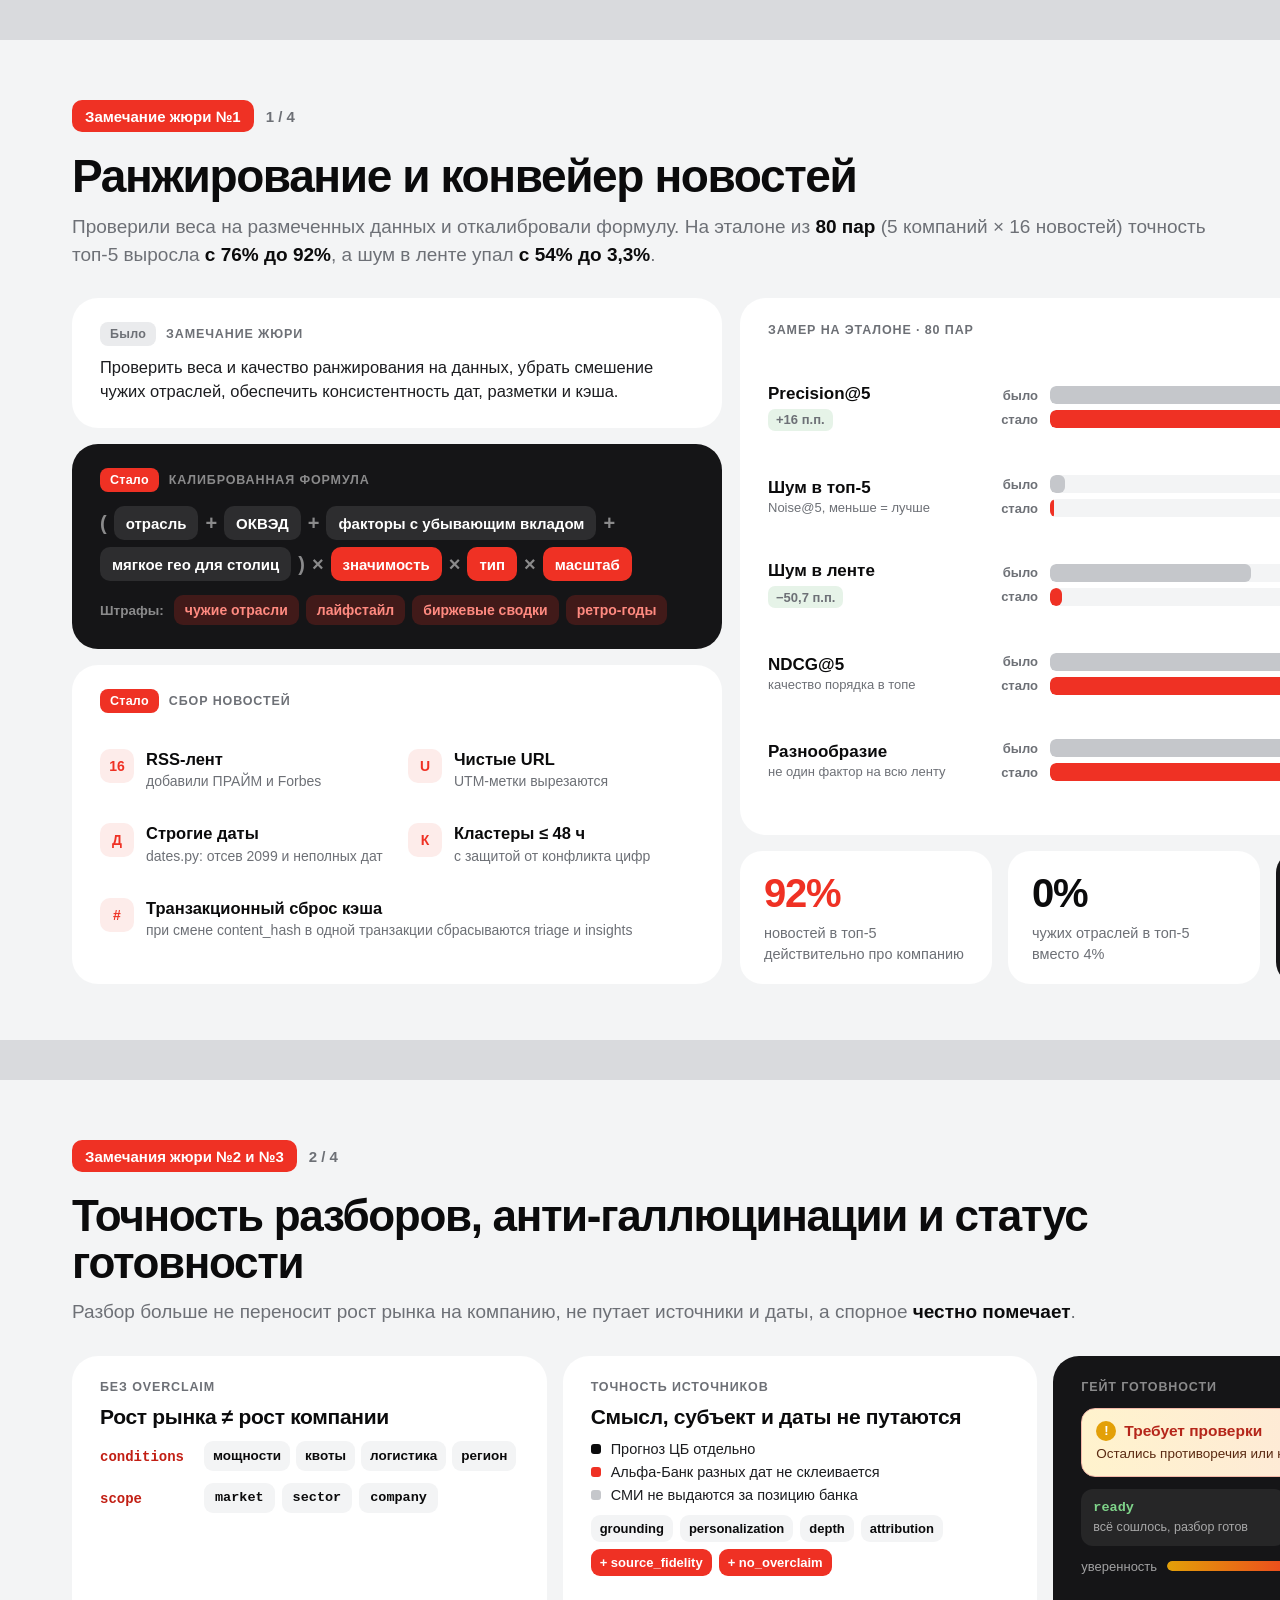
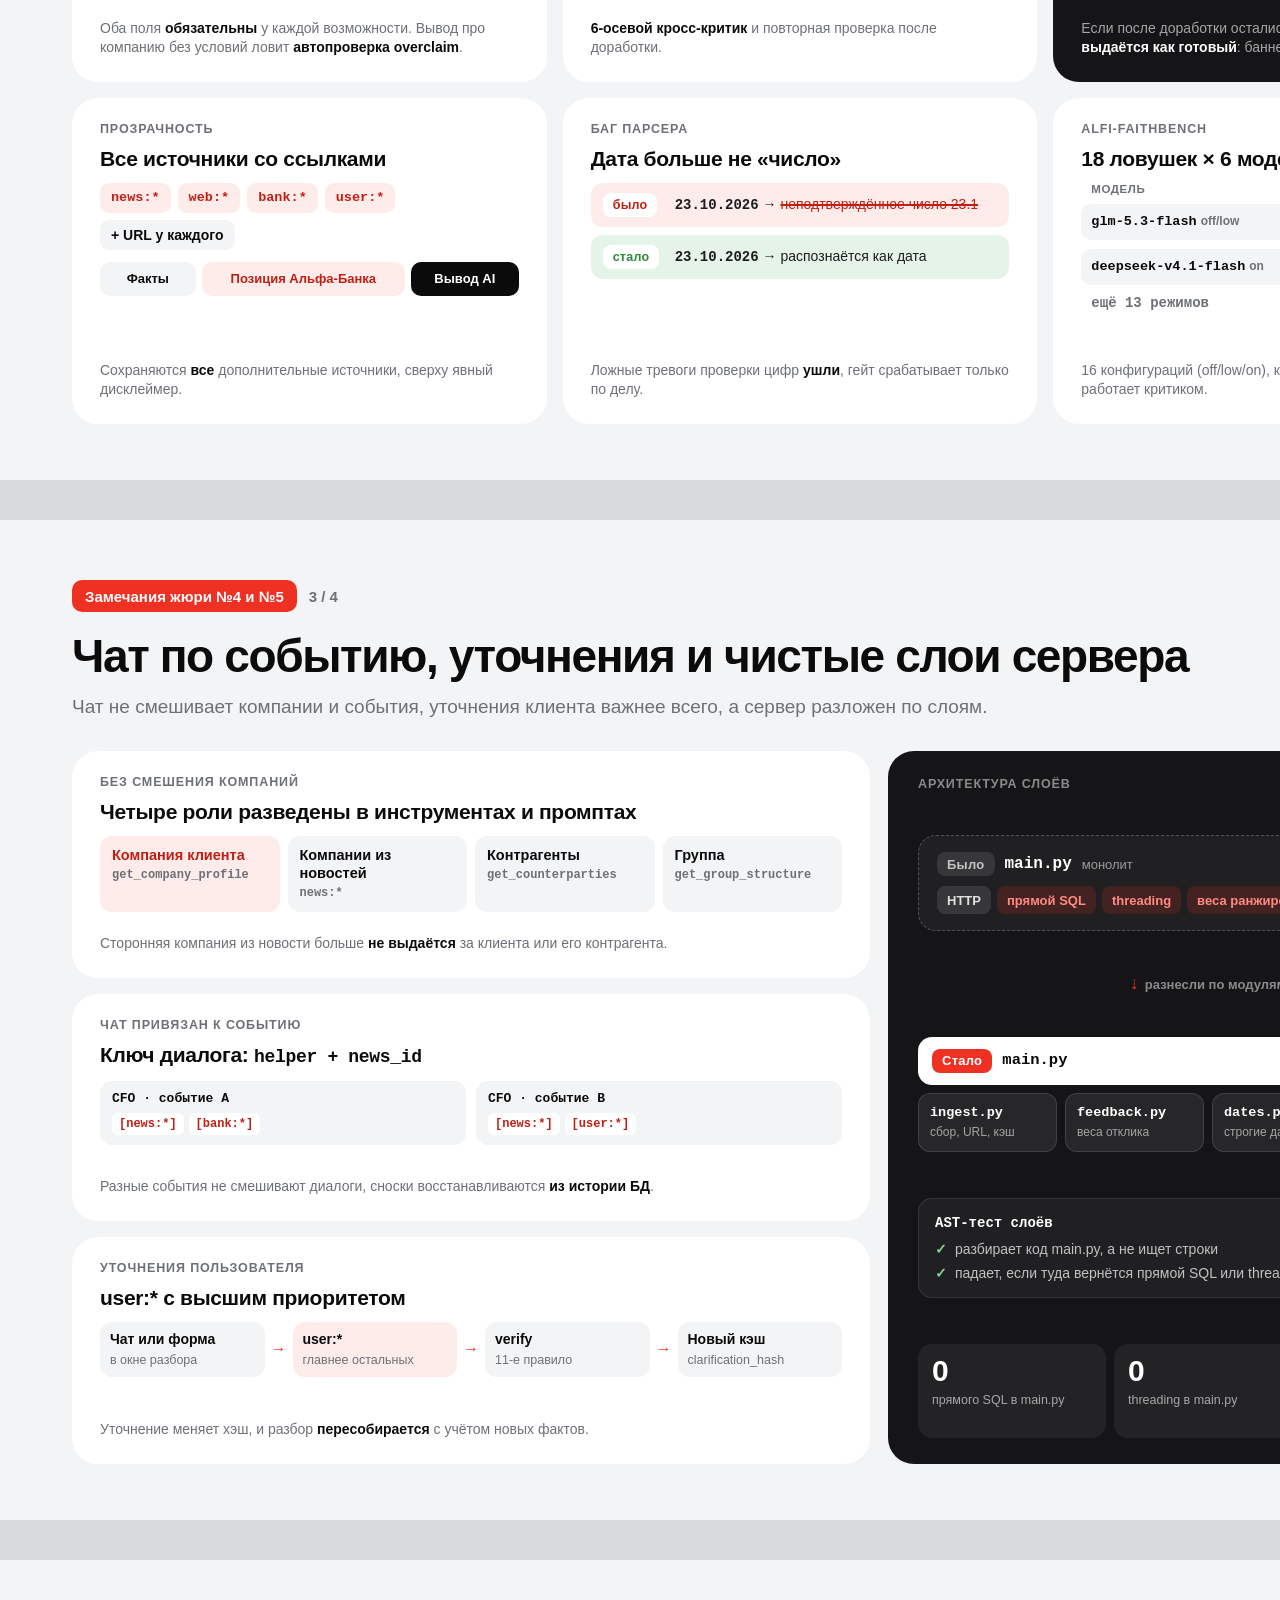
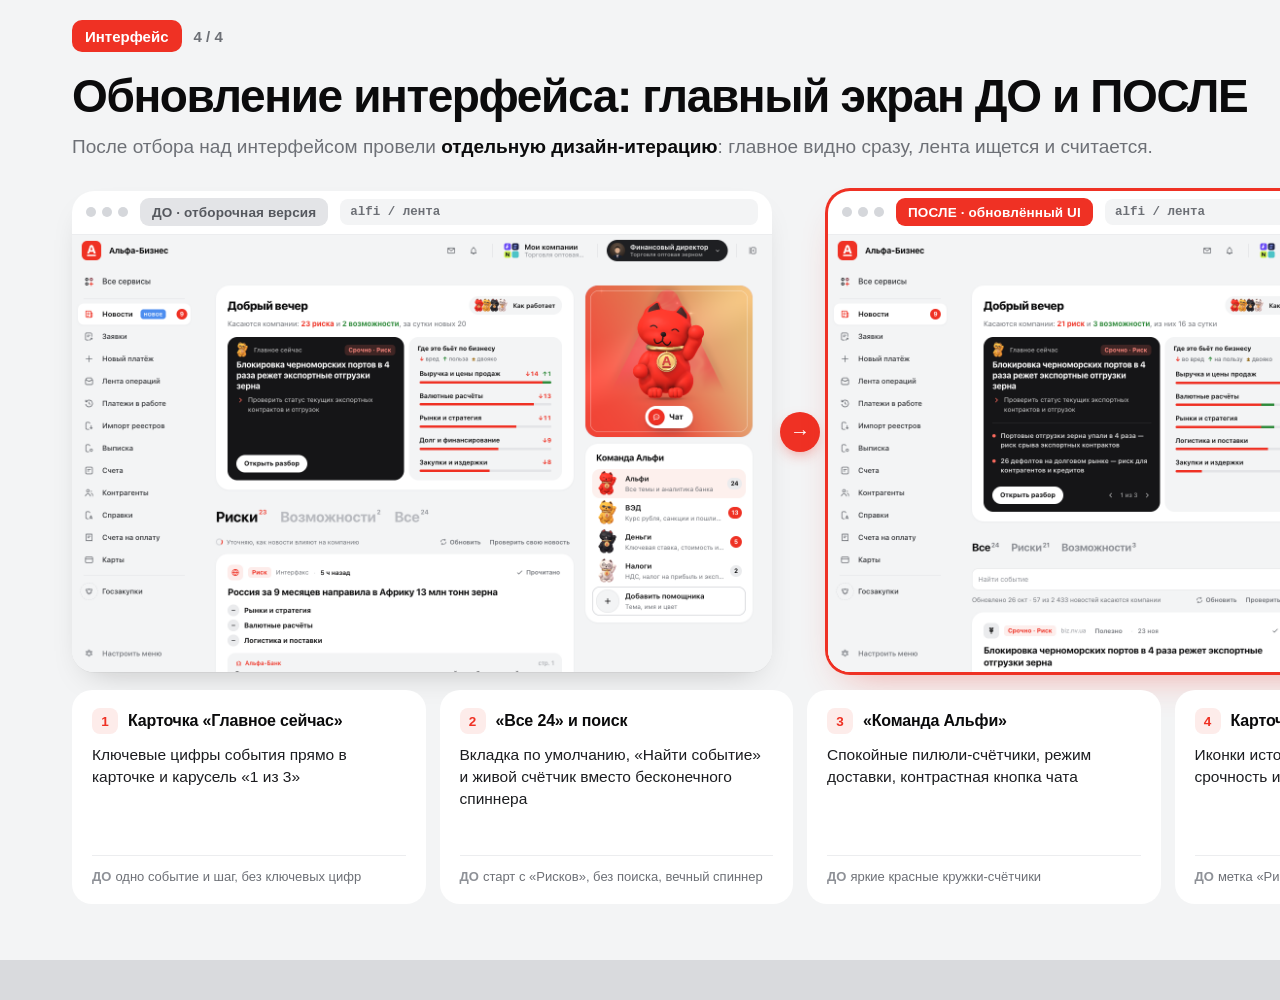
==== docs/changelog/index.html @ c81e39c2 "обновить схемы, графики замеров, changelog-карточки и readme" ====
<!doctype html>
<html lang="ru">
<head>
<meta charset="utf-8">
<title>Альфи · что изменилось к финалу</title>
<meta name="viewport" content="width=1600">
<!--
  Changelog-карточки к финалу. Каждый .slide рендерится в PNG 3200×2000:
  node docs/diagrams/render.js docs/changelog/index.html docs/changelog
-->
<style>
  :root {
    --red: #EF3124;
    --red-soft: #FDECEA;
    --ink: #0B0B0C;
    --text: #1C1D20;
    --muted: #6D7076;
    --line: #C9CBD0;
    --bg: #F3F4F5;
    --fill: #EAEBED;
    --green: #2E8A3A;
    --green-soft: #E6F3E8;
    --amber: #9A6200;
    --dark: #151517;
  }
  * { box-sizing: border-box; margin: 0; padding: 0; }
  body { font-family: Inter, -apple-system, "SF Pro Text", "Segoe UI", Roboto, Arial, sans-serif; background: #D9DADD; color: var(--text); -webkit-font-smoothing: antialiased; }

  /* Каркас слайда (как в docs/diagrams/bench.html) */
  .slide { position: relative; width: 1600px; height: 1000px; margin: 40px auto; padding: 60px 72px 56px; background: var(--bg); overflow: hidden; display: flex; flex-direction: column; }
  .top { display: flex; align-items: center; gap: 12px; padding-right: 200px; }
  .tag { display: inline-flex; align-items: center; height: 32px; padding: 0 13px; border-radius: 10px; background: var(--red); color: #fff; font-size: 15px; font-weight: 700; }
  .num { font-size: 15px; font-weight: 600; color: var(--muted); }
  h1 { margin-top: 20px; font-size: 46px; line-height: 1.07; font-weight: 800; letter-spacing: -.03em; color: var(--ink); max-width: 1220px; }
  h1.s44 { font-size: 44px; }
  .lead { margin-top: 12px; font-size: 19px; line-height: 1.45; color: var(--muted); max-width: 1150px; }
  .lead b { color: var(--ink); font-weight: 650; }
  .corner { position: absolute; right: 40px; top: 26px; width: 190px; height: 190px; pointer-events: none; }
  .corner img { width: 100%; height: 100%; object-fit: contain; display: block; }
  .body { flex: 1; min-height: 0; margin-top: 30px; }

  /* Общие карточки */
  .card { background: #fff; border-radius: 26px; padding: 24px 28px; min-width: 0; }
  .card.dark { background: var(--dark); color: #fff; }
  .k { display: flex; align-items: center; gap: 10px; font-size: 12.5px; font-weight: 800; letter-spacing: .07em; text-transform: uppercase; color: var(--muted); }
  .card.dark .k { color: rgba(255,255,255,.5); }
  .h { margin-top: 10px; font-size: 21px; line-height: 1.2; font-weight: 750; letter-spacing: -.015em; color: var(--ink); }
  .card.dark .h { color: #fff; }
  .p { margin-top: 8px; font-size: 15px; line-height: 1.45; color: var(--muted); }
  .p b { color: var(--ink); font-weight: 650; }
  .card.dark .p { color: rgba(255,255,255,.66); }
  .card.dark .p b { color: #fff; }
  code, .mono { font: 600 14px/1.3 ui-monospace, "SF Mono", Menlo, monospace; }

  .pill { display: inline-flex; align-items: center; height: 24px; padding: 0 10px; border-radius: 8px; font-size: 12.5px; font-weight: 800; letter-spacing: .02em; text-transform: none; white-space: nowrap; }
  .pill.was { background: var(--fill); color: var(--muted); }
  .pill.now { background: var(--red); color: #fff; }
  .pill.ok { background: var(--green-soft); color: var(--green); }
  .card.dark .pill.was { background: rgba(255,255,255,.1); color: rgba(255,255,255,.7); }

  .chips { display: flex; flex-wrap: wrap; gap: 7px; }
  .chip { display: inline-flex; align-items: center; height: 30px; padding: 0 11px; border-radius: 9px; background: var(--bg); color: var(--ink); font-size: 14px; font-weight: 600; white-space: nowrap; }
  .chip.red { background: var(--red-soft); color: #C21F14; }
  .chip.code { font: 600 13.5px/1 ui-monospace, "SF Mono", Menlo, monospace; }
  .chip.new { background: var(--red); color: #fff; }
  .card.dark .chip { background: rgba(255,255,255,.09); color: #fff; }
  .card.dark .chip.red { background: rgba(239,49,36,.2); color: #FF8A80; }

  .kpis { display: grid; grid-template-columns: repeat(3, 1fr); gap: 16px; }
  .kpi { background: #fff; border-radius: 22px; padding: 20px 24px; min-width: 0; }
  .kpi b { display: block; font-size: 40px; font-weight: 800; letter-spacing: -.03em; color: var(--ink); line-height: 1.1; font-variant-numeric: tabular-nums; white-space: nowrap; }
  .kpi span { display: block; margin-top: 8px; font-size: 14.5px; line-height: 1.4; color: var(--muted); }
  .kpi.hl b { color: var(--red); }
  .kpi.dark { background: var(--dark); }
  .kpi.dark b { color: #fff; }
  .kpi.dark span { color: rgba(255,255,255,.62); }

  .legend { display: flex; gap: 18px; font-size: 13.5px; color: var(--muted); }
  .legend span { display: inline-flex; align-items: center; gap: 7px; }
  .legend i { width: 14px; height: 14px; border-radius: 4px; display: inline-block; }

  /* ===== Слайд 1 ===== */
  .s1 { display: grid; grid-template-columns: 650px 1fr; gap: 18px; }
  .col { display: flex; flex-direction: column; gap: 16px; min-height: 0; min-width: 0; }
  .quote { margin-top: 10px; font-size: 16.5px; line-height: 1.45; color: var(--text); }
  .formula { margin-top: 14px; display: flex; flex-wrap: wrap; align-items: center; gap: 7px; }
  .formula .t { display: inline-flex; align-items: center; height: 34px; padding: 0 12px; border-radius: 10px; background: rgba(255,255,255,.1); color: #fff; font-size: 15px; font-weight: 650; white-space: nowrap; }
  .formula .t.hot { background: var(--red); }
  .formula .o { font-size: 20px; font-weight: 700; color: rgba(255,255,255,.5); }
  .fines { margin-top: 14px; display: flex; flex-wrap: wrap; align-items: center; gap: 7px; }
  .fines > span:first-child { font-size: 13.5px; font-weight: 700; color: rgba(255,255,255,.5); margin-right: 3px; }
  .ingest-card { flex: 1; display: flex; flex-direction: column; }
  .ingest { margin-top: 16px; flex: 1; display: grid; grid-template-columns: 1fr 1fr; gap: 12px 22px; align-content: space-evenly; }
  .ingest div { display: grid; grid-template-columns: 34px 1fr; gap: 2px 12px; align-items: start; }
  .ingest i { grid-row: span 2; width: 34px; height: 34px; border-radius: 10px; background: var(--red-soft); color: var(--red); display: grid; place-items: center; font-style: normal; font-size: 14px; font-weight: 800; }
  .ingest b { font-size: 16.5px; font-weight: 700; color: var(--ink); line-height: 1.3; }
  .ingest span { font-size: 14px; line-height: 1.38; color: var(--muted); }
  .ingest .wide { grid-column: span 2; }

  .metrics-head { display: flex; align-items: center; justify-content: space-between; gap: 16px; }
  .metrics-card { flex: 1; display: flex; flex-direction: column; }
  .mrows { margin-top: 16px; flex: 1; display: flex; flex-direction: column; justify-content: space-evenly; gap: 14px; }
  .mrow { display: grid; grid-template-columns: 200px 1fr; gap: 18px; align-items: center; }
  .mname b { display: block; font-size: 17px; font-weight: 700; color: var(--ink); }
  .mname span { display: block; margin-top: 2px; font-size: 13px; color: var(--muted); }
  .mname .delta { display: inline-flex; margin-top: 5px; }
  .delta { display: inline-flex; align-items: center; height: 22px; margin-top: 5px; padding: 0 8px; border-radius: 7px; background: var(--green-soft); color: var(--green); font-size: 13px; font-weight: 800; white-space: nowrap; }
  .series { display: grid; gap: 6px; }
  .bar { display: grid; grid-template-columns: 52px 1fr 66px; gap: 12px; align-items: center; }
  .s1 .bar i { height: 18px; }
  .bar b { font-size: 13px; font-weight: 650; color: var(--muted); text-align: right; }
  .bar i { display: block; height: 16px; border-radius: 6px; background: var(--bg); overflow: hidden; }
  .bar i span { display: block; height: 100%; min-width: 4px; border-radius: 6px; }
  .bar em { font-style: normal; font-size: 15px; font-weight: 750; color: var(--ink); font-variant-numeric: tabular-nums; text-align: right; }
  .bar.was span { background: #C5C7CB; }
  .bar.was em { color: var(--muted); }
  .bar.now span { background: var(--red); }

  /* ===== Слайд 2 ===== */
  .s2 { display: grid; grid-template-columns: repeat(3, 1fr); grid-template-rows: 1fr 1fr; gap: 16px; height: 100%; }
  .s2 .card { display: flex; flex-direction: column; }
  .field { margin-top: 12px; display: grid; grid-template-columns: 96px 1fr; gap: 8px; align-items: start; }
  .field > code { padding-top: 7px; color: #C21F14; }
  .foot { margin-top: auto; padding-top: 12px; font-size: 14px; line-height: 1.4; color: var(--muted); }
  .foot b { color: var(--ink); }
  .card.dark .foot { color: rgba(255,255,255,.62); }
  .card.dark .foot b { color: #fff; }
  .chips.tight { gap: 6px; }
  .chips.tight .chip { padding: 0 9px; font-size: 13.5px; }
  .src { margin-top: 12px; display: flex; flex-direction: column; gap: 7px; }
  .src div { display: flex; align-items: center; gap: 10px; font-size: 14.5px; color: var(--text); }
  .src div i { flex: none; width: 10px; height: 10px; border-radius: 3px; }
  .axes { margin-top: 12px; }
  .axes .chip { height: 27px; font-size: 13px; padding: 0 9px; }

  .banner { margin-top: 14px; border-radius: 14px; padding: 12px 14px; background: linear-gradient(90deg, #FFF3CD, #FDE2DF); border: 1.5px solid #F2B8A8; color: #5A2A12; }
  .banner b { display: flex; align-items: center; gap: 8px; font-size: 15.5px; font-weight: 800; color: #B5261A; }
  .banner b::before { content: "!"; width: 20px; height: 20px; border-radius: 50%; background: #E3A008; color: #fff; display: grid; place-items: center; font-size: 13px; }
  .banner span { display: block; margin-top: 4px; font-size: 13.5px; line-height: 1.4; }
  .gate { margin-top: 12px; display: grid; grid-template-columns: 1fr 1fr; gap: 10px; }
  .gate div { border-radius: 12px; padding: 10px 12px; background: rgba(255,255,255,.07); }
  .gate code { display: block; color: #fff; font-size: 13.5px; }
  .gate span { display: block; margin-top: 3px; font-size: 12.5px; line-height: 1.35; color: rgba(255,255,255,.6); }
  .gate .g code { color: #7FD48A; }
  .gate .r code { color: #FF8A80; }
  .conf { margin-top: 12px; display: grid; grid-template-columns: auto 1fr auto; gap: 10px; align-items: center; font-size: 13px; color: rgba(255,255,255,.6); }
  .conf i { display: block; position: relative; height: 10px; border-radius: 5px; background: rgba(255,255,255,.1); overflow: hidden; }
  .conf i span { position: absolute; left: 0; top: 0; bottom: 0; width: 55%; border-radius: 5px; background: linear-gradient(90deg, #E3A008, var(--red)); }
  .conf em { font-style: normal; font-weight: 800; color: #fff; font-size: 14px; }

  .split { margin-top: 12px; display: grid; grid-template-columns: 0.8fr 1.7fr 0.9fr; gap: 6px; }
  .split div { border-radius: 10px; padding: 9px 8px; text-align: center; font-size: 13px; font-weight: 700; line-height: 1.25; }
  .split .f { background: var(--bg); color: var(--ink); }
  .split .b { background: var(--red-soft); color: #C21F14; }
  .split .a { background: var(--ink); color: #fff; }

  .bug { margin-top: 12px; display: flex; flex-direction: column; gap: 8px; }
  .bug div { display: grid; grid-template-columns: 62px 1fr; gap: 10px; align-items: center; border-radius: 12px; padding: 10px 12px; }
  .bug .x { background: var(--red-soft); }
  .bug .v { background: var(--green-soft); }
  .bug .pill { justify-self: start; }
  .bug .x .pill { background: #fff; color: #C21F14; }
  .bug .v .pill { background: #fff; color: var(--green); }
  .bug p { font-size: 14px; line-height: 1.35; color: var(--text); }
  .bug s { color: #C21F14; text-decoration-thickness: 2px; }

  .fb { margin-top: 12px; display: flex; flex-direction: column; gap: 9px; }
  .fbrow { display: grid; grid-template-columns: 1fr 74px 74px; gap: 8px; align-items: center; padding: 0 10px; }
  .fbrow.hd span { font-size: 11.5px; font-weight: 800; letter-spacing: .05em; text-transform: uppercase; color: var(--muted); text-align: right; }
  .fbrow.hd span:first-child { text-align: left; }
  .fbrow code { font-size: 13.5px; color: var(--ink); white-space: nowrap; }
  .fbrow code small { font: 600 12px/1 Inter, -apple-system, sans-serif; color: var(--muted); margin-left: 4px; }
  .fbrow em { font-style: normal; text-align: right; font-size: 17px; font-weight: 800; font-variant-numeric: tabular-nums; }
  .fbrow em.g { color: var(--green); }
  .fbrow em.r { color: var(--red); }
  .fbrow.lead-row { background: var(--bg); border-radius: 10px; padding: 8px 10px; }
  .fbrow.rest code, .fbrow.rest em { color: var(--muted); font-size: 14px; }

  /* ===== Слайд 3 ===== */
  .s3 { display: grid; grid-template-columns: 1fr 640px; gap: 18px; height: 100%; }
  .s3 .col > .card { flex: 1; display: flex; flex-direction: column; }
  .roles { margin-top: 12px; display: grid; grid-template-columns: repeat(4, 1fr); gap: 8px; }
  .roles div { border-radius: 12px; padding: 10px 12px; background: var(--bg); }
  .roles div:first-child { background: var(--red-soft); }
  .roles b { display: block; font-size: 14.5px; font-weight: 700; color: var(--ink); line-height: 1.25; }
  .roles code { display: block; margin-top: 4px; font-size: 12px; color: var(--muted); }
  .roles div:first-child b { color: #C21F14; }
  .threads { margin-top: 12px; display: grid; grid-template-columns: 1fr 1fr; gap: 10px; }
  .threads > div { border-radius: 12px; padding: 10px 12px; background: var(--bg); display: flex; flex-direction: column; gap: 5px; }
  .threads code { font-size: 13px; color: var(--ink); }
  .threads .refs { display: flex; gap: 5px; flex-wrap: wrap; }
  .threads .refs span { font: 600 12px/1 ui-monospace, Menlo, monospace; height: 22px; padding: 0 7px; border-radius: 6px; background: #fff; color: #C21F14; display: inline-flex; align-items: center; }
  .flow { margin-top: 12px; display: flex; align-items: stretch; gap: 6px; }
  .flow div { flex: 1; border-radius: 12px; padding: 9px 10px; background: var(--bg); min-width: 0; }
  .flow div.hot { background: var(--red-soft); }
  .flow b { display: block; font-size: 14px; font-weight: 700; color: var(--ink); line-height: 1.25; }
  .flow span { display: block; margin-top: 3px; font-size: 12.5px; line-height: 1.3; color: var(--muted); }
  .flow i { flex: none; align-self: center; font-style: normal; font-size: 16px; font-weight: 800; color: var(--red); }

  .arch { display: flex; flex-direction: column; height: 100%; padding: 26px 30px; }
  .arch-flow { flex: 1; display: flex; flex-direction: column; justify-content: space-evenly; }
  .ast { margin-top: 14px; border-radius: 14px; padding: 14px 16px; background: rgba(255,255,255,.05); border: 1.5px solid rgba(255,255,255,.1); }
  .ast code { color: #fff; font-size: 14px; }
  .ast ul { margin-top: 8px; list-style: none; display: flex; flex-direction: column; gap: 5px; }
  .ast li { font-size: 14px; line-height: 1.35; color: rgba(255,255,255,.72); }
  .ast li::before { content: "✓"; margin-right: 8px; font-weight: 800; color: #7FD48A; }
  .lane { margin-top: 12px; border-radius: 18px; padding: 16px 18px; }
  .lane.was { background: rgba(255,255,255,.05); border: 1.5px dashed rgba(255,255,255,.22); }
  .lane .ttl { display: flex; align-items: center; gap: 10px; }
  .lane .ttl code { color: #fff; font-size: 16px; }
  .lane .ttl span { font-size: 13px; color: rgba(255,255,255,.55); }
  .mono-box { margin-top: 10px; display: flex; flex-wrap: wrap; gap: 6px; }
  .mono-box span { height: 28px; padding: 0 10px; border-radius: 8px; display: inline-flex; align-items: center; font-size: 13px; font-weight: 650; background: rgba(239,49,36,.18); color: #FF8A80; }
  .mono-box span.ok { background: rgba(255,255,255,.1); color: rgba(255,255,255,.85); }
  .down { margin: 10px 0 0; text-align: center; font-size: 13px; font-weight: 700; color: rgba(255,255,255,.5); }
  .down b { color: var(--red); font-size: 18px; margin-right: 6px; }
  .layers { margin-top: 10px; display: flex; flex-direction: column; gap: 8px; }
  .thin { border-radius: 14px; padding: 12px 14px; background: #fff; display: flex; align-items: center; justify-content: space-between; gap: 10px; }
  .thin code { color: var(--ink); font-size: 15.5px; }
  .thin span { font-size: 13px; color: var(--muted); }
  .mods { display: grid; grid-template-columns: repeat(4, 1fr); gap: 8px; }
  .mods div { border-radius: 12px; padding: 10px 11px; background: rgba(255,255,255,.08); border: 1.5px solid rgba(255,255,255,.12); }
  .mods code { display: block; color: #fff; font-size: 13.5px; }
  .mods span { display: block; margin-top: 4px; font-size: 12px; line-height: 1.3; color: rgba(255,255,255,.58); }
  .proof { padding-top: 14px; display: grid; grid-template-columns: repeat(3, 1fr); gap: 8px; }
  .proof div { border-radius: 14px; padding: 12px 14px; background: rgba(255,255,255,.06); }
  .proof b { display: block; font-size: 30px; font-weight: 800; letter-spacing: -.02em; color: #fff; line-height: 1; }
  .proof b.g { color: #7FD48A; }
  .proof span { display: block; margin-top: 6px; font-size: 12.5px; line-height: 1.35; color: rgba(255,255,255,.6); }

  /* ===== Слайд 4 ===== */
  .s4 { display: flex; flex-direction: column; gap: 18px; height: 100%; }
  .shots { display: grid; grid-template-columns: 1fr 56px 1fr; align-items: center; }
  .frame { background: #fff; border-radius: 22px; overflow: hidden; box-shadow: 0 1px 0 rgba(11,11,12,.04), 0 14px 34px -18px rgba(11,11,12,.28); }
  .frame.after { box-shadow: 0 0 0 3px var(--red), 0 18px 40px -18px rgba(239,49,36,.45); }
  .chrome { height: 44px; padding: 0 14px; display: flex; align-items: center; gap: 12px; border-bottom: 1px solid #ECEDEF; }
  .dots { display: flex; gap: 6px; }
  .dots i { width: 10px; height: 10px; border-radius: 50%; background: #D5D7DB; }
  .url { flex: 1; height: 26px; border-radius: 8px; background: var(--bg); display: flex; align-items: center; padding: 0 10px; font: 600 12.5px/1 ui-monospace, Menlo, monospace; color: var(--muted); min-width: 0; }
  .badge { height: 28px; padding: 0 12px; border-radius: 9px; display: inline-flex; align-items: center; font-size: 13.5px; font-weight: 800; letter-spacing: .01em; white-space: nowrap; }
  .badge.was { background: #E3E4E7; color: #55585E; }
  .badge.now { background: var(--red); color: #fff; }
  .shot { display: block; width: 100%; aspect-ratio: 16 / 10; object-fit: cover; object-position: top left; background: var(--bg); }
  .arrow { justify-self: center; width: 40px; height: 40px; border-radius: 50%; background: var(--red); color: #fff; display: grid; place-items: center; font-size: 20px; font-weight: 800; box-shadow: 0 6px 16px -6px rgba(239,49,36,.6); }
  .changes { display: grid; grid-template-columns: repeat(4, 1fr); gap: 14px; flex: 1; min-height: 0; }
  .chg { background: #fff; border-radius: 20px; padding: 18px 20px; display: flex; flex-direction: column; gap: 10px; min-width: 0; }
  .chg .head { display: flex; align-items: center; gap: 10px; }
  .chg .was-line { margin-top: auto; padding-top: 12px; border-top: 1px solid #ECEDEF; font-size: 13px; line-height: 1.4; color: var(--muted); }
  .chg .was-line i { font-style: normal; font-weight: 800; color: #8E9197; margin-right: 4px; }
  .chg .n { flex: none; width: 26px; height: 26px; border-radius: 8px; background: var(--red-soft); color: var(--red); display: grid; place-items: center; font-size: 13.5px; font-weight: 800; }
  .chg b { font-size: 16px; line-height: 1.25; font-weight: 750; color: var(--ink); letter-spacing: -.01em; }
  .chg > span { font-size: 15.5px; line-height: 1.42; color: var(--text); }
</style>
</head>
<body>

<!-- 1. Ранжирование и конвейер новостей -->
<section class="slide" data-name="01-ranking-news">
  <div class="top"><span class="tag">Замечание жюри №1</span><span class="num">1 / 4</span></div>
  <h1>Ранжирование и конвейер новостей</h1>
  <p class="lead">Проверили веса на размеченных данных и откалибровали формулу. На эталоне из <b>80 пар</b> (5 компаний × 16 новостей) точность топ-5 выросла <b>с 76% до 92%</b>, а шум в ленте упал <b>с 54% до 3,3%</b>.</p>
  <span class="corner" data-cat="sales"></span>
  <div class="body s1">
    <div class="col">
      <div class="card">
        <div class="k"><span class="pill was">Было</span>замечание жюри</div>
        <p class="quote">Проверить веса и качество ранжирования на данных, убрать смешение чужих отраслей, обеспечить консистентность дат, разметки и кэша.</p>
      </div>
      <div class="card dark">
        <div class="k"><span class="pill now">Стало</span>калиброванная формула</div>
        <div class="formula">
          <span class="o">(</span>
          <span class="t">отрасль</span><span class="o">+</span>
          <span class="t">ОКВЭД</span><span class="o">+</span>
          <span class="t">факторы с убывающим вкладом</span><span class="o">+</span>
          <span class="t">мягкое гео для столиц</span>
          <span class="o">)</span>
          <span class="o">×</span><span class="t hot">значимость</span>
          <span class="o">×</span><span class="t hot">тип</span>
          <span class="o">×</span><span class="t hot">масштаб</span>
        </div>
        <div class="fines">
          <span>Штрафы:</span>
          <span class="chip red">чужие отрасли</span>
          <span class="chip red">лайфстайл</span>
          <span class="chip red">биржевые сводки</span>
          <span class="chip red">ретро-годы</span>
        </div>
      </div>
      <div class="card ingest-card">
        <div class="k"><span class="pill now">Стало</span>сбор новостей</div>
        <div class="ingest">
          <div><i>16</i><b>RSS-лент</b><span>добавили ПРАЙМ и Forbes</span></div>
          <div><i>U</i><b>Чистые URL</b><span>UTM-метки вырезаются</span></div>
          <div><i>Д</i><b>Строгие даты</b><span>dates.py: отсев 2099 и неполных дат</span></div>
          <div><i>К</i><b>Кластеры ≤ 48 ч</b><span>с защитой от конфликта цифр</span></div>
          <div class="wide"><i>#</i><b>Транзакционный сброс кэша</b><span>при смене content_hash в одной транзакции сбрасываются triage и insights</span></div>
        </div>
      </div>
    </div>
    <div class="col">
      <div class="card metrics-card">
        <div class="metrics-head">
          <div class="k">Замер на эталоне · 80 пар</div>
          <div class="legend"><span><i style="background:#C5C7CB"></i>было</span><span><i style="background:var(--red)"></i>стало</span></div>
        </div>
        <div class="mrows">
          <div class="mrow">
            <div class="mname"><b>Precision@5</b><span class="delta">+16 п.п.</span></div>
            <div class="series">
              <div class="bar was"><b>было</b><i><span style="width:76%"></span></i><em>76%</em></div>
              <div class="bar now"><b>стало</b><i><span style="width:92%"></span></i><em>92%</em></div>
            </div>
          </div>
          <div class="mrow">
            <div class="mname"><b>Шум в топ-5</b><span>Noise@5, меньше = лучше</span></div>
            <div class="series">
              <div class="bar was"><b>было</b><i><span style="width:4%"></span></i><em>4%</em></div>
              <div class="bar now"><b>стало</b><i><span style="width:0%"></span></i><em>0%</em></div>
            </div>
          </div>
          <div class="mrow">
            <div class="mname"><b>Шум в ленте</b><span class="delta">−50,7 п.п.</span></div>
            <div class="series">
              <div class="bar was"><b>было</b><i><span style="width:54%"></span></i><em>54,0%</em></div>
              <div class="bar now"><b>стало</b><i><span style="width:3.3%"></span></i><em>3,3%</em></div>
            </div>
          </div>
          <div class="mrow">
            <div class="mname"><b>NDCG@5</b><span>качество порядка в топе</span></div>
            <div class="series">
              <div class="bar was"><b>было</b><i><span style="width:95.5%"></span></i><em>0,955</em></div>
              <div class="bar now"><b>стало</b><i><span style="width:97%"></span></i><em>0,970</em></div>
            </div>
          </div>
          <div class="mrow">
            <div class="mname"><b>Разнообразие</b><span>не один фактор на всю ленту</span></div>
            <div class="series">
              <div class="bar was"><b>было</b><i><span style="width:71%"></span></i><em>0,710</em></div>
              <div class="bar now"><b>стало</b><i><span style="width:73.6%"></span></i><em>0,736</em></div>
            </div>
          </div>
        </div>
      </div>
      <div class="kpis">
        <div class="kpi hl"><b>92%</b><span>новостей в топ-5 действительно про компанию</span></div>
        <div class="kpi"><b>0%</b><span>чужих отраслей в топ-5 вместо 4%</span></div>
        <div class="kpi dark"><b>3,3%</b><span>шума во всей ленте вместо 54,0%</span></div>
      </div>
    </div>
  </div>
</section>

<!-- 2. Точность разборов -->
<section class="slide" data-name="02-insight-quality">
  <div class="top"><span class="tag">Замечания жюри №2 и №3</span><span class="num">2 / 4</span></div>
  <h1 class="s44">Точность разборов, анти-галлюцинации и статус готовности</h1>
  <p class="lead">Разбор больше не переносит рост рынка на компанию, не путает источники и даты, а спорное <b>честно помечает</b>.</p>
  <span class="corner" data-cat="tax"></span>
  <div class="body s2">
    <div class="card">
      <div class="k">Без overclaim</div>
      <div class="h">Рост рынка ≠ рост компании</div>
      <div class="field"><code>conditions</code><div class="chips tight"><span class="chip">мощности</span><span class="chip">квоты</span><span class="chip">логистика</span><span class="chip">регион</span></div></div>
      <div class="field"><code>scope</code><div class="chips"><span class="chip code">market</span><span class="chip code">sector</span><span class="chip code">company</span></div></div>
      <p class="foot">Оба поля <b>обязательны</b> у каждой возможности. Вывод про компанию без условий ловит <b>автопроверка overclaim</b>.</p>
    </div>
    <div class="card">
      <div class="k">Точность источников</div>
      <div class="h">Смысл, субъект и даты не путаются</div>
      <div class="src">
        <div><i style="background:#0B0B0C"></i>Прогноз ЦБ отдельно</div>
        <div><i style="background:var(--red)"></i>Альфа-Банк разных дат не склеивается</div>
        <div><i style="background:#C5C7CB"></i>СМИ не выдаются за позицию банка</div>
      </div>
      <div class="chips axes">
        <span class="chip">grounding</span><span class="chip">personalization</span><span class="chip">depth</span><span class="chip">attribution</span><span class="chip new">+ source_fidelity</span><span class="chip new">+ no_overclaim</span>
      </div>
      <p class="foot"><b>6-осевой кросс-критик</b> и повторная проверка после доработки.</p>
    </div>
    <div class="card dark">
      <div class="k">Гейт готовности</div>
      <div class="banner"><b>Требует проверки</b><span>Остались противоречия или неподтверждённые цифры</span></div>
      <div class="gate">
        <div class="g"><code>ready</code><span>всё сошлось, разбор готов</span></div>
        <div class="r"><code>needs_review</code><span>не выдаётся как готовый</span></div>
      </div>
      <div class="conf"><span>уверенность</span><i><span></span></i><em>≤ 55%</em></div>
      <p class="foot">Если после доработки остались противоречия, разбор <b>не выдаётся как готовый</b>: баннер с причинами сверху.</p>
    </div>
    <div class="card">
      <div class="k">Прозрачность</div>
      <div class="h">Все источники со ссылками</div>
      <div class="chips" style="margin-top:12px"><span class="chip code red">news:*</span><span class="chip code red">web:*</span><span class="chip code red">bank:*</span><span class="chip code red">user:*</span><span class="chip">+ URL у каждого</span></div>
      <div class="split"><div class="f">Факты</div><div class="b">Позиция Альфа-Банка</div><div class="a">Вывод AI</div></div>
      <p class="foot">Сохраняются <b>все</b> дополнительные источники, сверху явный дисклеймер.</p>
    </div>
    <div class="card">
      <div class="k">Баг парсера</div>
      <div class="h">Дата больше не «число»</div>
      <div class="bug">
        <div class="x"><span class="pill">было</span><p><code>23.10.2026</code> → <s>неподтверждённое число 23.1</s></p></div>
        <div class="v"><span class="pill">стало</span><p><code>23.10.2026</code> → распознаётся как дата</p></div>
      </div>
      <p class="foot">Ложные тревоги проверки цифр <b>ушли</b>, гейт срабатывает только по делу.</p>
    </div>
    <div class="card">
      <div class="k">Alfi-FaithBench</div>
      <div class="h">18 ловушек × 6 моделей</div>
      <div class="fb">
        <div class="fbrow hd"><span>модель</span><span>галлюц.</span><span>ловушки</span></div>
        <div class="fbrow lead-row"><code>glm-5.3-flash<small>off/low</small></code><em class="g">0%</em><em class="r">100%</em></div>
        <div class="fbrow lead-row"><code>deepseek-v4.1-flash<small>on</small></code><em class="g">0%</em><em class="r">100%</em></div>
        <div class="fbrow rest"><code>ещё 13 режимов</code><em>6–72%</em><em>22–94%</em></div>
      </div>
      <p class="foot">16 конфигураций (off/low/on), кросс-судья. <b style="white-space:nowrap">glm-5.3-flash</b> работает критиком.</p>
    </div>
  </div>
</section>

<!-- 3. Чат и архитектура -->
<section class="slide" data-name="03-chat-architecture">
  <div class="top"><span class="tag">Замечания жюри №4 и №5</span><span class="num">3 / 4</span></div>
  <h1>Чат по событию, уточнения и чистые слои сервера</h1>
  <p class="lead">Чат не смешивает компании и события, уточнения клиента важнее всего, а сервер разложен по слоям.</p>
  <span class="corner" data-cat="people"></span>
  <div class="body s3">
    <div class="col">
      <div class="card">
        <div class="k">Без смешения компаний</div>
        <div class="h">Четыре роли разведены в инструментах и промптах</div>
        <div class="roles">
          <div><b>Компания клиента</b><code>get_company_profile</code></div>
          <div><b>Компании из новостей</b><code>news:*</code></div>
          <div><b>Контрагенты</b><code>get_counterparties</code></div>
          <div><b>Группа</b><code>get_group_structure</code></div>
        </div>
        <p class="foot">Сторонняя компания из новости больше <b>не выдаётся</b> за клиента или его контрагента.</p>
      </div>
      <div class="card">
        <div class="k">Чат привязан к событию</div>
        <div class="h">Ключ диалога: <code style="font-size:18px">helper + news_id</code></div>
        <div class="threads">
          <div><code>CFO · событие A</code><div class="refs"><span>[news:*]</span><span>[bank:*]</span></div></div>
          <div><code>CFO · событие B</code><div class="refs"><span>[news:*]</span><span>[user:*]</span></div></div>
        </div>
        <p class="foot">Разные события не смешивают диалоги, сноски восстанавливаются <b>из истории БД</b>.</p>
      </div>
      <div class="card">
        <div class="k">Уточнения пользователя</div>
        <div class="h">user:* с высшим приоритетом</div>
        <div class="flow">
          <div><b>Чат или форма</b><span>в окне разбора</span></div><i>→</i>
          <div class="hot"><b>user:*</b><span>главнее остальных</span></div><i>→</i>
          <div><b>verify</b><span>11-е правило</span></div><i>→</i>
          <div><b>Новый кэш</b><span>clarification_hash</span></div>
        </div>
        <p class="foot">Уточнение меняет хэш, и разбор <b>пересобирается</b> с учётом новых фактов.</p>
      </div>
    </div>
    <div class="card dark arch">
      <div class="k">Архитектура слоёв</div>
      <div class="arch-flow">
      <div class="lane was">
        <div class="ttl"><span class="pill was">Было</span><code>main.py</code><span>монолит</span></div>
        <div class="mono-box"><span class="ok">HTTP</span><span>прямой SQL</span><span>threading</span><span>веса ранжирования</span><span>сбор новостей</span></div>
      </div>
      <div class="down"><b>↓</b>разнесли по модулям</div>
      <div class="layers">
        <div class="thin"><div style="display:flex;align-items:center;gap:10px"><span class="pill now">Стало</span><code>main.py</code></div><span>только HTTP и SSE</span></div>
        <div class="mods">
          <div><code>ingest.py</code><span>сбор, URL, кэш</span></div>
          <div><code>feedback.py</code><span>веса отклика</span></div>
          <div><code>dates.py</code><span>строгие даты</span></div>
          <div><code>db.py</code><span>весь SQL</span></div>
        </div>
      </div>
      <div class="ast">
        <code>AST-тест слоёв</code>
        <ul>
          <li>разбирает код main.py, а не ищет строки</li>
          <li>падает, если туда вернётся прямой SQL или threading</li>
        </ul>
      </div>
      </div>
      <div class="proof">
        <div><b>0</b><span>прямого SQL в main.py</span></div>
        <div><b>0</b><span>threading в main.py</span></div>
        <div><b class="g">57</b><span>зелёных тестов, включая AST-тест слоёв</span></div>
      </div>
    </div>
  </div>
</section>

<!-- 4. Интерфейс до и после -->
<section class="slide" data-name="04-ui-before-after">
  <div class="top"><span class="tag">Интерфейс</span><span class="num">4 / 4</span></div>
  <h1>Обновление интерфейса: главный экран ДО и ПОСЛЕ</h1>
  <p class="lead">После отбора над интерфейсом провели <b>отдельную дизайн-итерацию</b>: главное видно сразу, лента ищется и считается.</p>
  <span class="corner" data-cat="alfi"></span>
  <div class="body s4">
    <div class="shots">
      <div class="frame">
        <div class="chrome"><div class="dots"><i></i><i></i><i></i></div><span class="badge was">ДО · отборочная версия</span><div class="url">alfi / лента</div></div>
        <img class="shot" src="ui-before.png" alt="Главный экран до редизайна">
      </div>
      <div class="arrow">→</div>
      <div class="frame after">
        <div class="chrome"><div class="dots"><i></i><i></i><i></i></div><span class="badge now">ПОСЛЕ · обновлённый UI</span><div class="url">alfi / лента</div></div>
        <img class="shot" src="ui-after.png" alt="Главный экран после редизайна">
      </div>
    </div>
    <div class="changes">
      <div class="chg"><div class="head"><span class="n">1</span><b>Карточка «Главное сейчас»</b></div><span>Ключевые цифры события прямо в карточке и карусель «1 из 3»</span><p class="was-line"><i>ДО</i>одно событие и шаг, без ключевых цифр</p></div>
      <div class="chg"><div class="head"><span class="n">2</span><b>«Все 24» и поиск</b></div><span>Вкладка по умолчанию, «Найти событие» и живой счётчик вместо бесконечного спиннера</span><p class="was-line"><i>ДО</i>старт с «Рисков», без поиска, вечный спиннер</p></div>
      <div class="chg"><div class="head"><span class="n">3</span><b>«Команда Альфи»</b></div><span>Спокойные пилюли-счётчики, режим доставки, контрастная кнопка чата</span><p class="was-line"><i>ДО</i>яркие красные кружки-счётчики</p></div>
      <div class="chg"><div class="head"><span class="n">4</span><b>Карточки и сводка</b></div><span>Иконки источников, кнопка «Полезно», срочность и легенда «во вред / на пользу»</span><p class="was-line"><i>ДО</i>метка «Риск» и источник простым текстом</p></div>
    </div>
  </div>
</section>

<script src="../../web/js/mascot.js"></script>
<script src="../../web/js/mascot-reference.js"></script>
<script>
  // Маскот в углу: та же 3D-модель, что на сайте (синхронный рендер в data URL)
  (function () {
    const mascot = window.Mascot;
    document.querySelectorAll('[data-cat]').forEach((el) => {
      const src = mascot && mascot.img ? mascot.img(el.dataset.cat, 380) : '';
      if (!src) {
        return;
      }
      const image = new Image();
      image.alt = '';
      image.src = src;
      el.appendChild(image);
    });
    document.body.dataset.ready = '1';
  })();
</script>
</body>
</html>
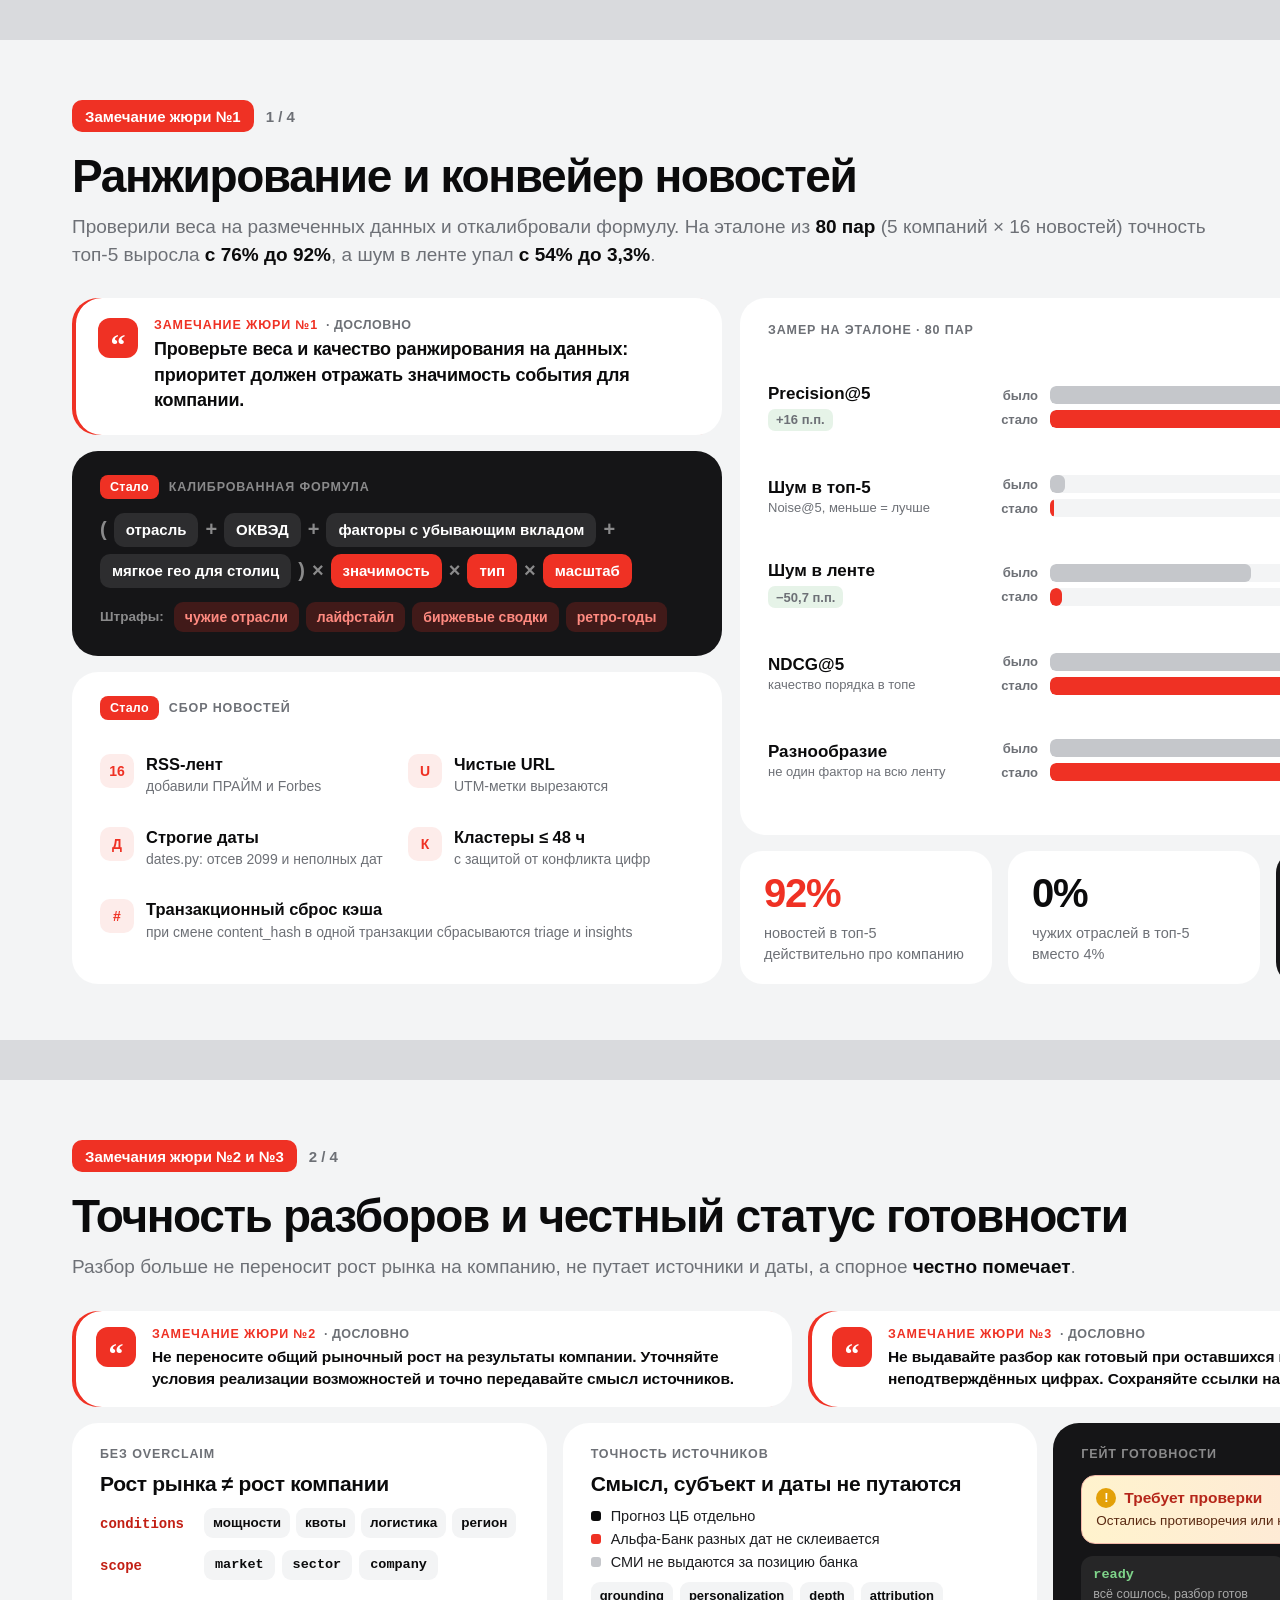
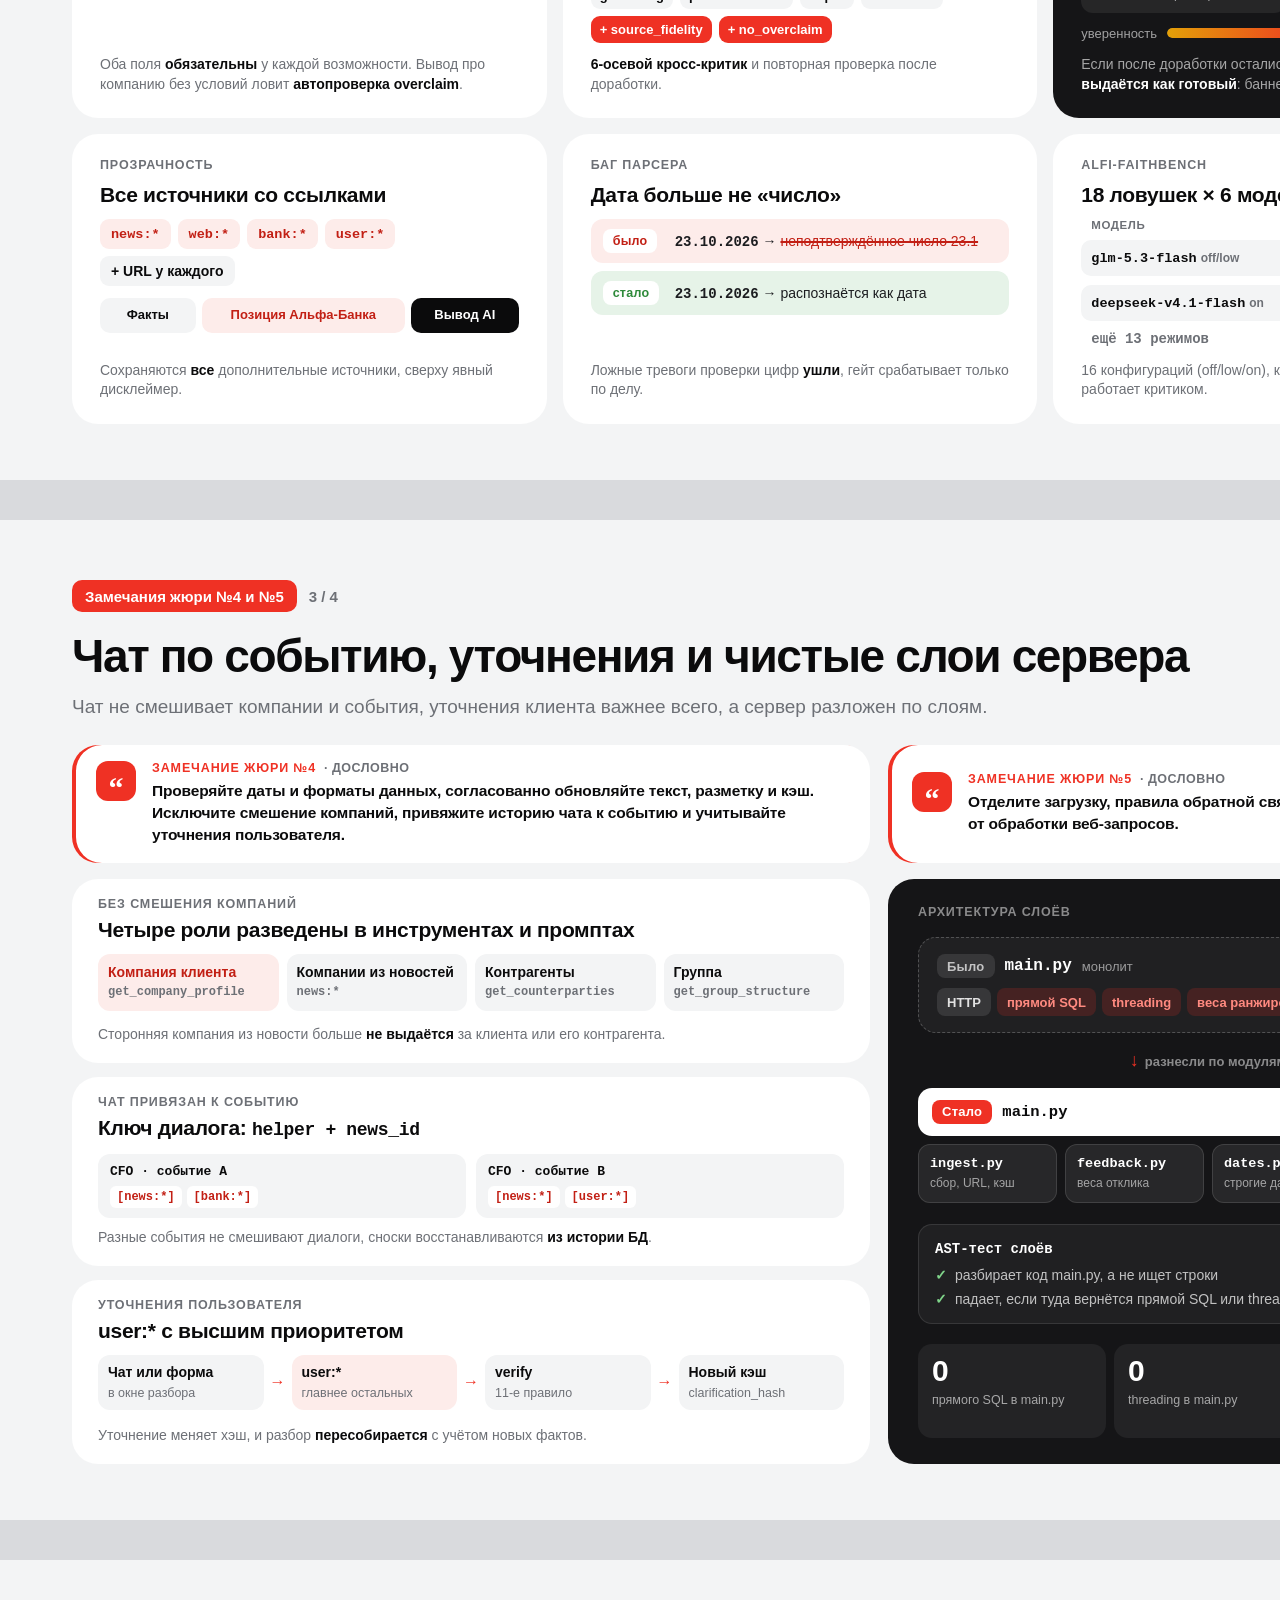
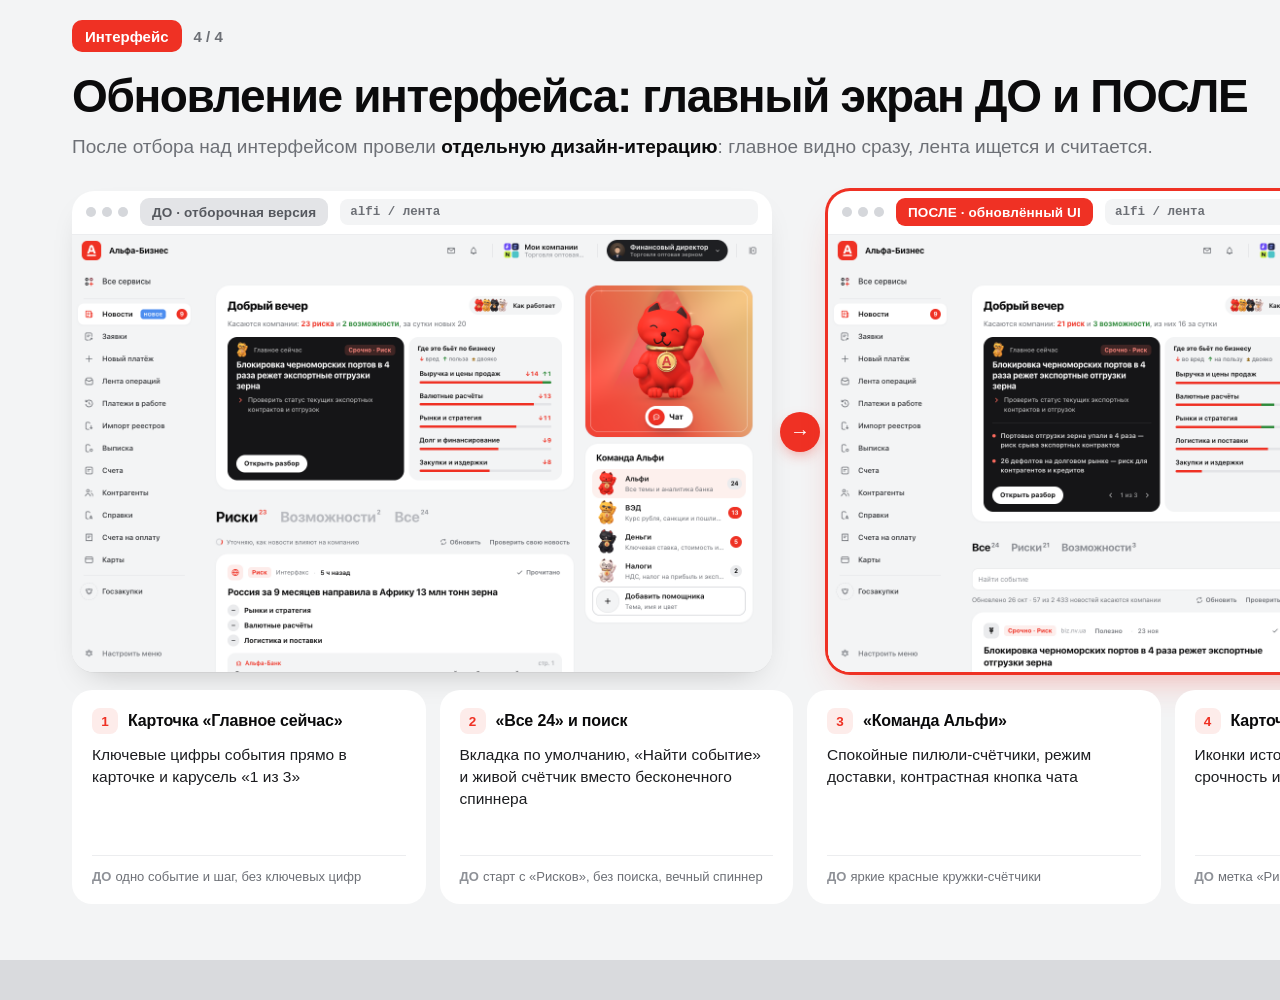
==== commit 83972711: "добавить цитаты жюри, новые графики замеров, скрин разбора и раздел про эксплуатацию" ====
--- a/docs/changelog/index.html
+++ b/docs/changelog/index.html
@@ -79,6 +79,16 @@
   .legend span { display: inline-flex; align-items: center; gap: 7px; }
   .legend i { width: 14px; height: 14px; border-radius: 4px; display: inline-block; }
 
+  /* Цитата жюри: дословная формулировка замечания */
+  .jury { display: grid; grid-template-columns: 40px 1fr; gap: 5px 16px; align-items: start; background: #fff; border-radius: 26px; padding: 16px 24px 17px; min-width: 0; box-shadow: inset 4px 0 0 var(--red); }
+  .jury > i { grid-row: span 2; width: 40px; height: 40px; border-radius: 12px; background: var(--red); color: #fff; display: grid; place-items: center; font: 800 30px/1 Georgia, "Times New Roman", serif; font-style: normal; padding-top: 12px; }
+  .jury .jl { display: flex; align-items: center; gap: 8px; font-size: 12.5px; font-weight: 800; letter-spacing: .07em; text-transform: uppercase; color: var(--red); white-space: nowrap; }
+  .jury .jl span { color: var(--muted); font-weight: 700; letter-spacing: .04em; }
+  .jury q { display: block; quotes: none; font-size: 15.5px; line-height: 1.42; font-weight: 600; color: var(--ink); letter-spacing: -.01em; }
+  .jury.lg { padding: 20px 26px 21px; }
+  .jury.lg q { font-size: 18px; line-height: 1.42; }
+  .jury-row { grid-column: 1 / -1; display: grid; grid-template-columns: 1fr 1fr; gap: 16px; }
+
   /* ===== Слайд 1 ===== */
   .s1 { display: grid; grid-template-columns: 650px 1fr; gap: 18px; }
   .col { display: flex; flex-direction: column; gap: 16px; min-height: 0; min-width: 0; }
@@ -117,7 +127,7 @@
   .bar.now span { background: var(--red); }
 
   /* ===== Слайд 2 ===== */
-  .s2 { display: grid; grid-template-columns: repeat(3, 1fr); grid-template-rows: 1fr 1fr; gap: 16px; height: 100%; }
+  .s2 { display: grid; grid-template-columns: repeat(3, 1fr); grid-template-rows: auto 1fr 1fr; gap: 16px; height: 100%; }
   .s2 .card { display: flex; flex-direction: column; }
   .field { margin-top: 12px; display: grid; grid-template-columns: 96px 1fr; gap: 8px; align-items: start; }
   .field > code { padding-top: 7px; color: #C21F14; }
@@ -177,7 +187,15 @@
   .fbrow.rest code, .fbrow.rest em { color: var(--muted); font-size: 14px; }
 
   /* ===== Слайд 3 ===== */
-  .s3 { display: grid; grid-template-columns: 1fr 640px; gap: 18px; height: 100%; }
+  .s3 { display: grid; grid-template-columns: 1fr 640px; grid-template-rows: auto 1fr; gap: 16px 18px; height: 100%; }
+  .s3 .jury-row { grid-template-columns: 1fr 640px; gap: 18px; }
+  .s3 .jury { align-content: center; }
+  .s3 .col { gap: 14px; }
+  .s3 .col > .card { padding: 18px 26px; }
+  .s3 .h { margin-top: 6px; }
+  .s3 .foot { padding-top: 10px; }
+  .s3 .roles div { padding: 10px 10px; }
+  .s3 .roles b { font-size: 14px; white-space: nowrap; }
   .s3 .col > .card { flex: 1; display: flex; flex-direction: column; }
   .roles { margin-top: 12px; display: grid; grid-template-columns: repeat(4, 1fr); gap: 8px; }
   .roles div { border-radius: 12px; padding: 10px 12px; background: var(--bg); }
@@ -262,9 +280,10 @@
   <span class="corner" data-cat="sales"></span>
   <div class="body s1">
     <div class="col">
-      <div class="card">
-        <div class="k"><span class="pill was">Было</span>замечание жюри</div>
-        <p class="quote">Проверить веса и качество ранжирования на данных, убрать смешение чужих отраслей, обеспечить консистентность дат, разметки и кэша.</p>
+      <div class="jury lg">
+        <i>“</i>
+        <div class="jl">Замечание жюри №1<span>· дословно</span></div>
+        <q>Проверьте веса и качество ранжирования на данных: приоритет должен отражать значимость события для компании.</q>
       </div>
       <div class="card dark">
         <div class="k"><span class="pill now">Стало</span>калиброванная формула</div>
@@ -354,10 +373,14 @@
 <!-- 2. Точность разборов -->
 <section class="slide" data-name="02-insight-quality">
   <div class="top"><span class="tag">Замечания жюри №2 и №3</span><span class="num">2 / 4</span></div>
-  <h1 class="s44">Точность разборов, анти-галлюцинации и статус готовности</h1>
+  <h1>Точность разборов и честный статус готовности</h1>
   <p class="lead">Разбор больше не переносит рост рынка на компанию, не путает источники и даты, а спорное <b>честно помечает</b>.</p>
   <span class="corner" data-cat="tax"></span>
   <div class="body s2">
+    <div class="jury-row">
+      <div class="jury"><i>“</i><div class="jl">Замечание жюри №2<span>· дословно</span></div><q>Не переносите общий рыночный рост на результаты компании. Уточняйте условия реализации возможностей и точно передавайте смысл источников.</q></div>
+      <div class="jury"><i>“</i><div class="jl">Замечание жюри №3<span>· дословно</span></div><q>Не выдавайте разбор как готовый при оставшихся противоречиях и неподтверждённых цифрах. Сохраняйте ссылки на дополнительные источники.</q></div>
+    </div>
     <div class="card">
       <div class="k">Без overclaim</div>
       <div class="h">Рост рынка ≠ рост компании</div>
@@ -424,7 +447,11 @@
   <h1>Чат по событию, уточнения и чистые слои сервера</h1>
   <p class="lead">Чат не смешивает компании и события, уточнения клиента важнее всего, а сервер разложен по слоям.</p>
   <span class="corner" data-cat="people"></span>
-  <div class="body s3">
+  <div class="body s3" style="margin-top:24px">
+    <div class="jury-row">
+      <div class="jury"><i>“</i><div class="jl">Замечание жюри №4<span>· дословно</span></div><q>Проверяйте даты и форматы данных, согласованно обновляйте текст, разметку и кэш. Исключите смешение компаний, привяжите историю чата к событию и учитывайте уточнения пользователя.</q></div>
+      <div class="jury"><i>“</i><div class="jl">Замечание жюри №5<span>· дословно</span></div><q>Отделите загрузку, правила обратной связи и работу с базой данных от обработки веб-запросов.</q></div>
+    </div>
     <div class="col">
       <div class="card">
         <div class="k">Без смешения компаний</div>
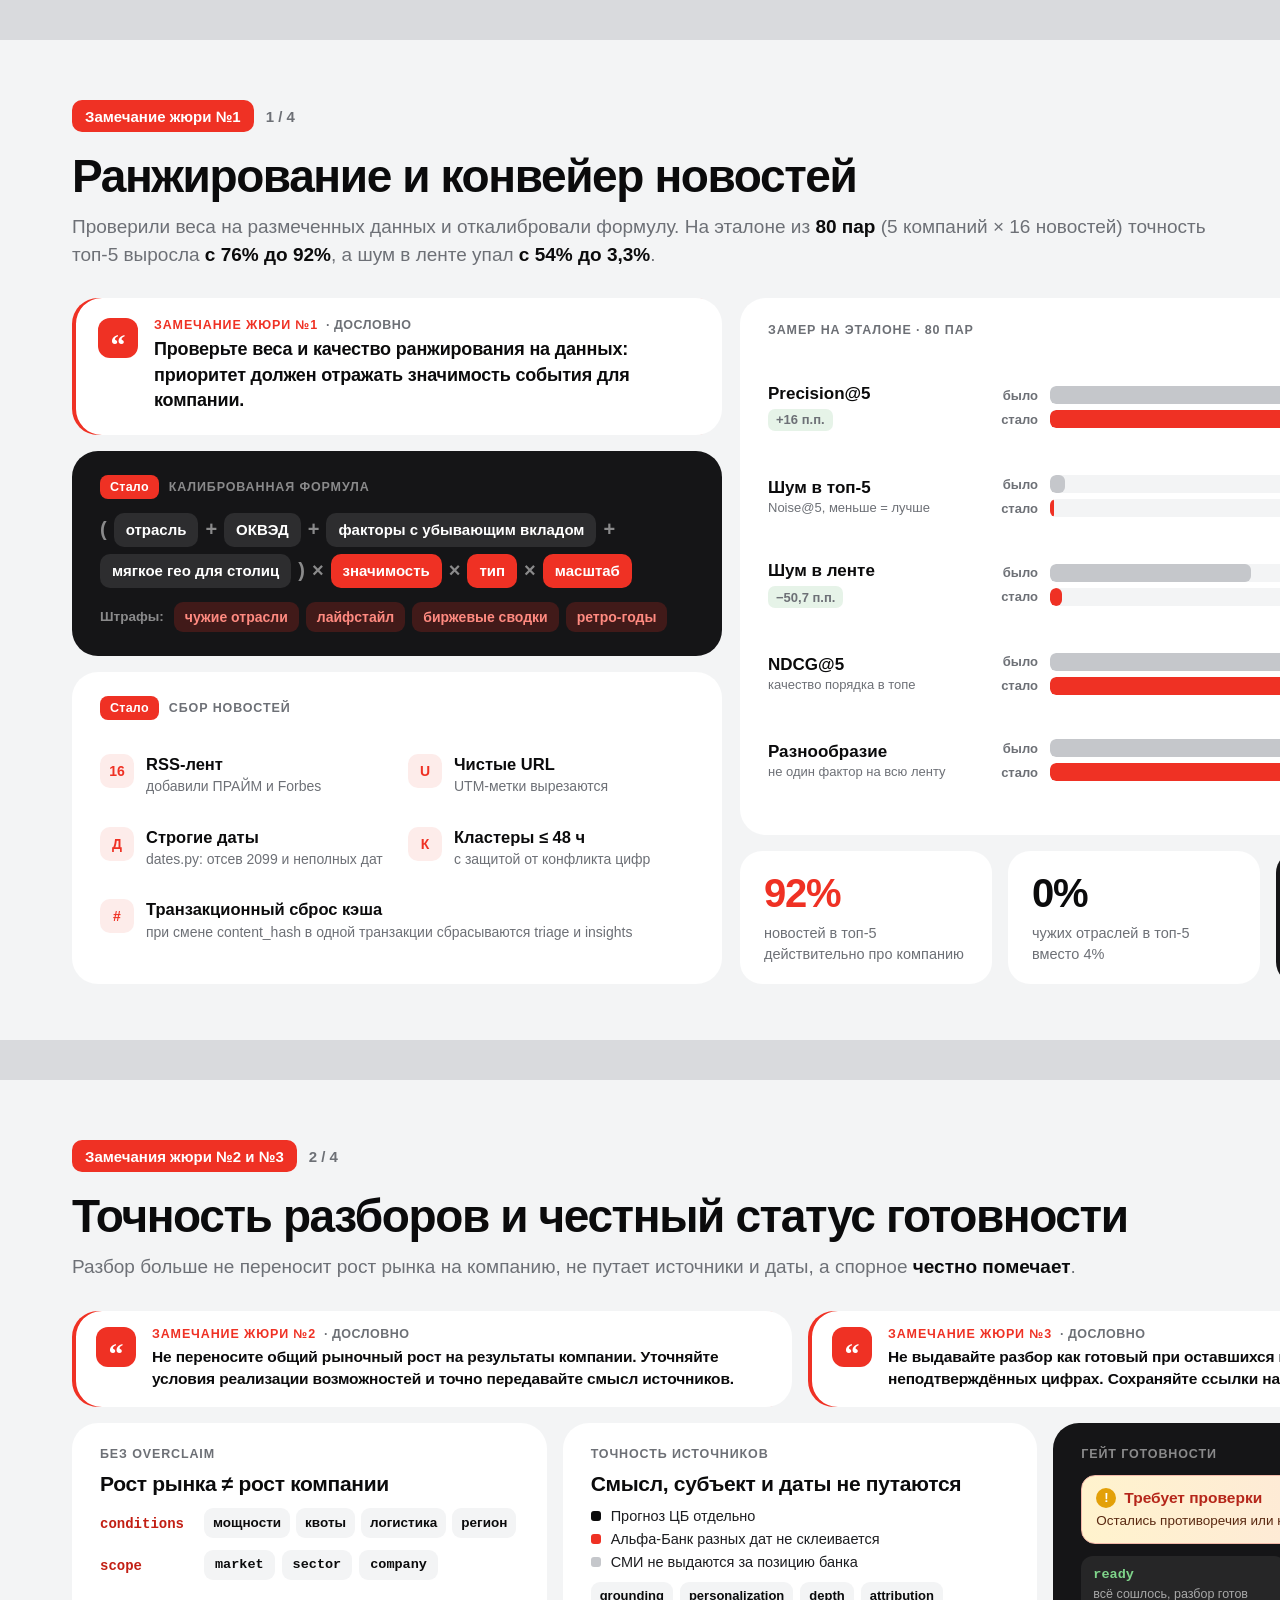
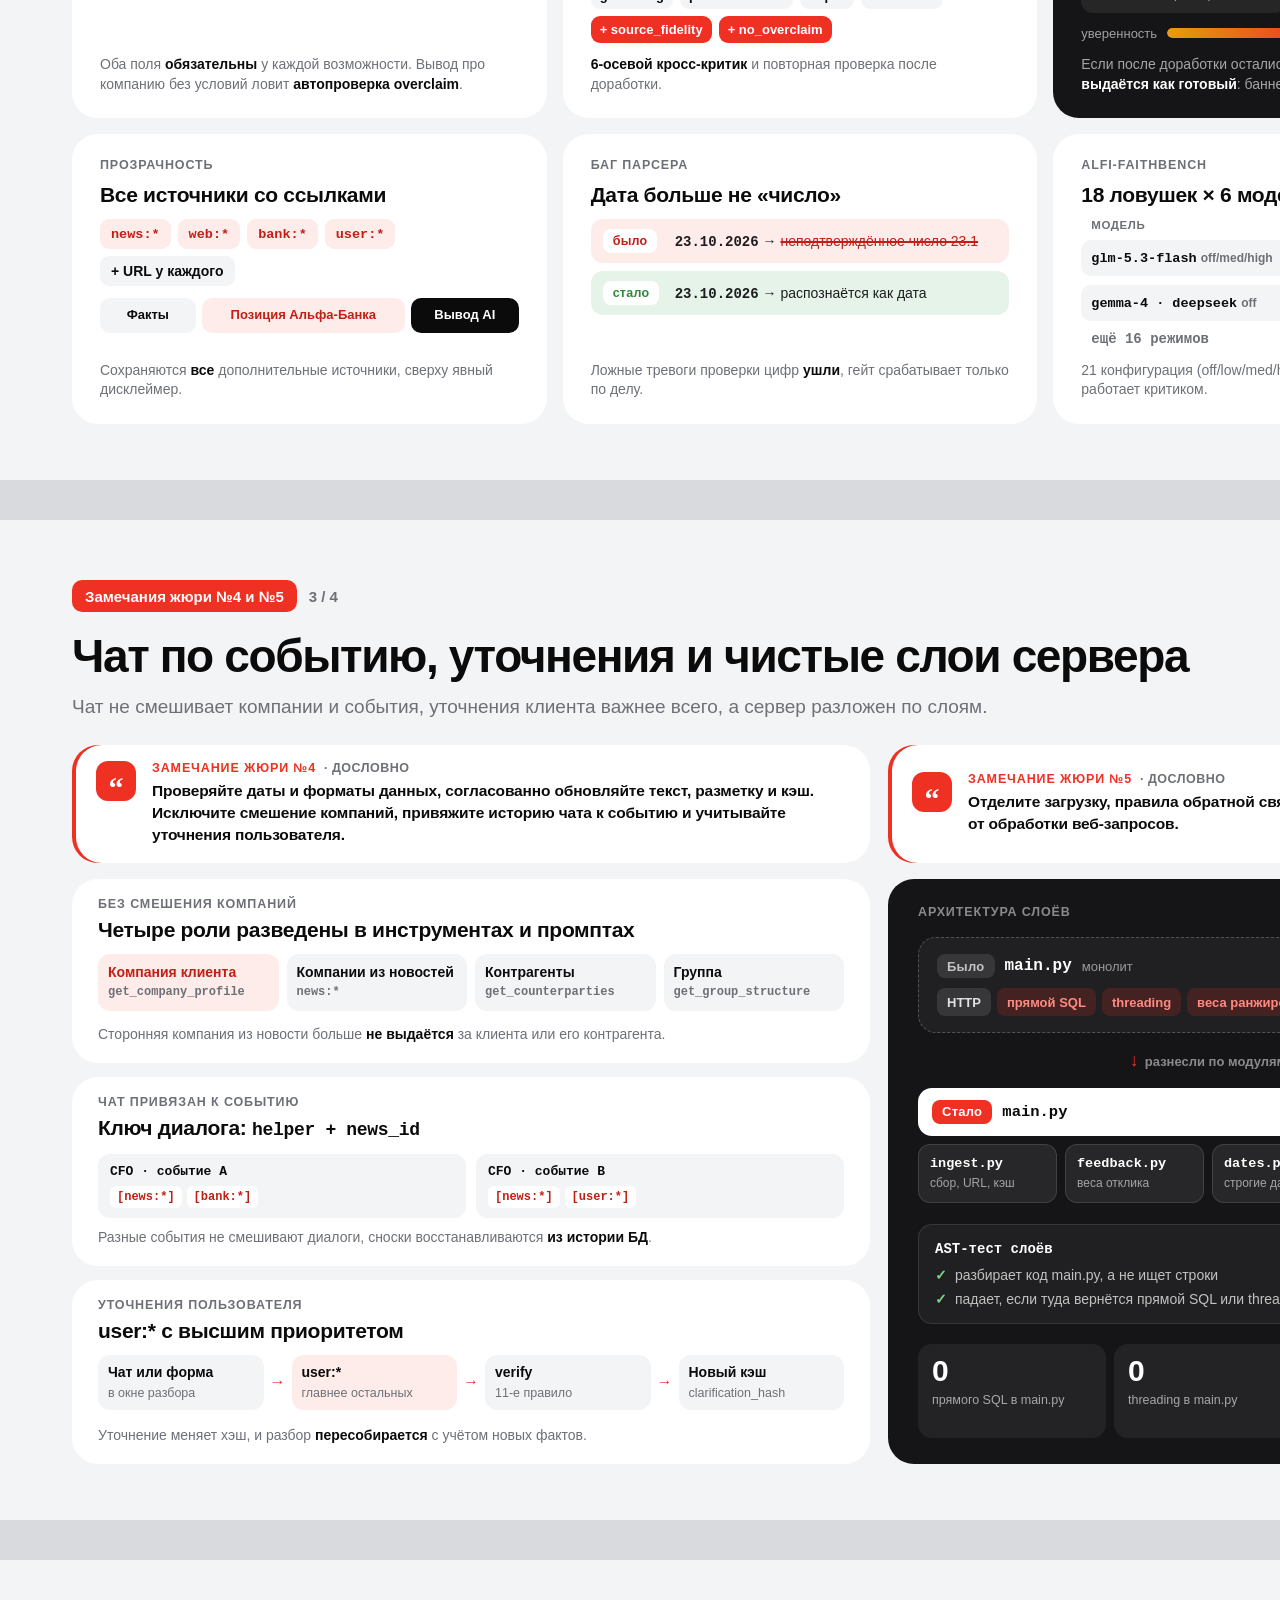
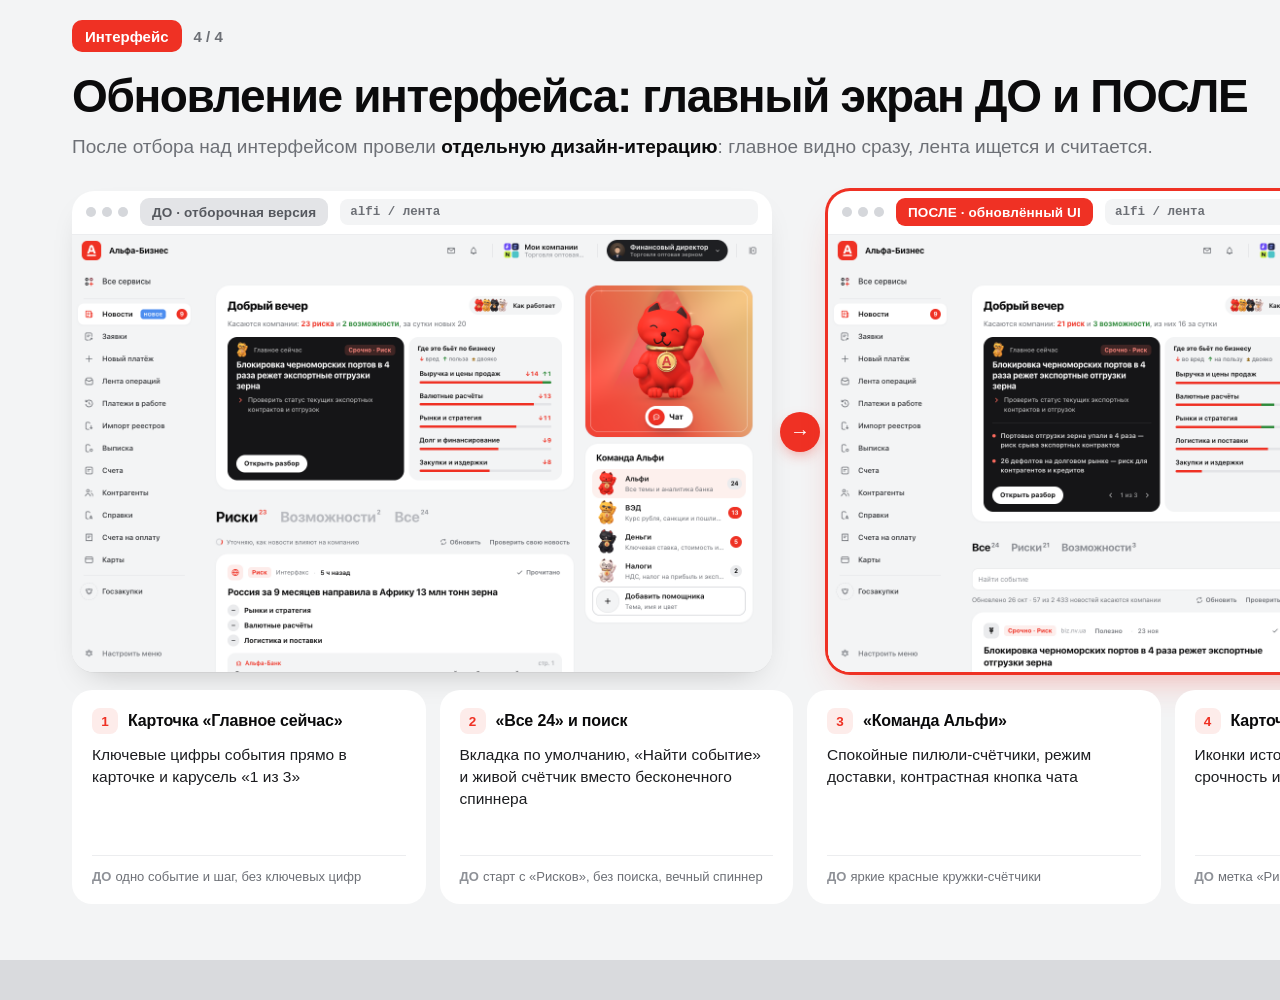
==== commit 5e7bc952: "перезапустить бенчмарки на off, low, medium и high без on и обновить графики" ====
--- a/docs/changelog/index.html
+++ b/docs/changelog/index.html
@@ -432,11 +432,11 @@
       <div class="h">18 ловушек × 6 моделей</div>
       <div class="fb">
         <div class="fbrow hd"><span>модель</span><span>галлюц.</span><span>ловушки</span></div>
-        <div class="fbrow lead-row"><code>glm-5.3-flash<small>off/low</small></code><em class="g">0%</em><em class="r">100%</em></div>
-        <div class="fbrow lead-row"><code>deepseek-v4.1-flash<small>on</small></code><em class="g">0%</em><em class="r">100%</em></div>
-        <div class="fbrow rest"><code>ещё 13 режимов</code><em>6–72%</em><em>22–94%</em></div>
-      </div>
-      <p class="foot">16 конфигураций (off/low/on), кросс-судья. <b style="white-space:nowrap">glm-5.3-flash</b> работает критиком.</p>
+        <div class="fbrow lead-row"><code>glm-5.3-flash<small>off/med/high</small></code><em class="g">0%</em><em class="r">100%</em></div>
+        <div class="fbrow lead-row"><code>gemma-4 · deepseek<small>off</small></code><em class="g">5,6%</em><em class="r">94%</em></div>
+        <div class="fbrow rest"><code>ещё 16 режимов</code><em>11–44%</em><em>56–94%</em></div>
+      </div>
+      <p class="foot">21 конфигурация (off/low/med/high), кросс-судья. <b style="white-space:nowrap">glm-5.3-flash</b> работает критиком.</p>
     </div>
   </div>
 </section>
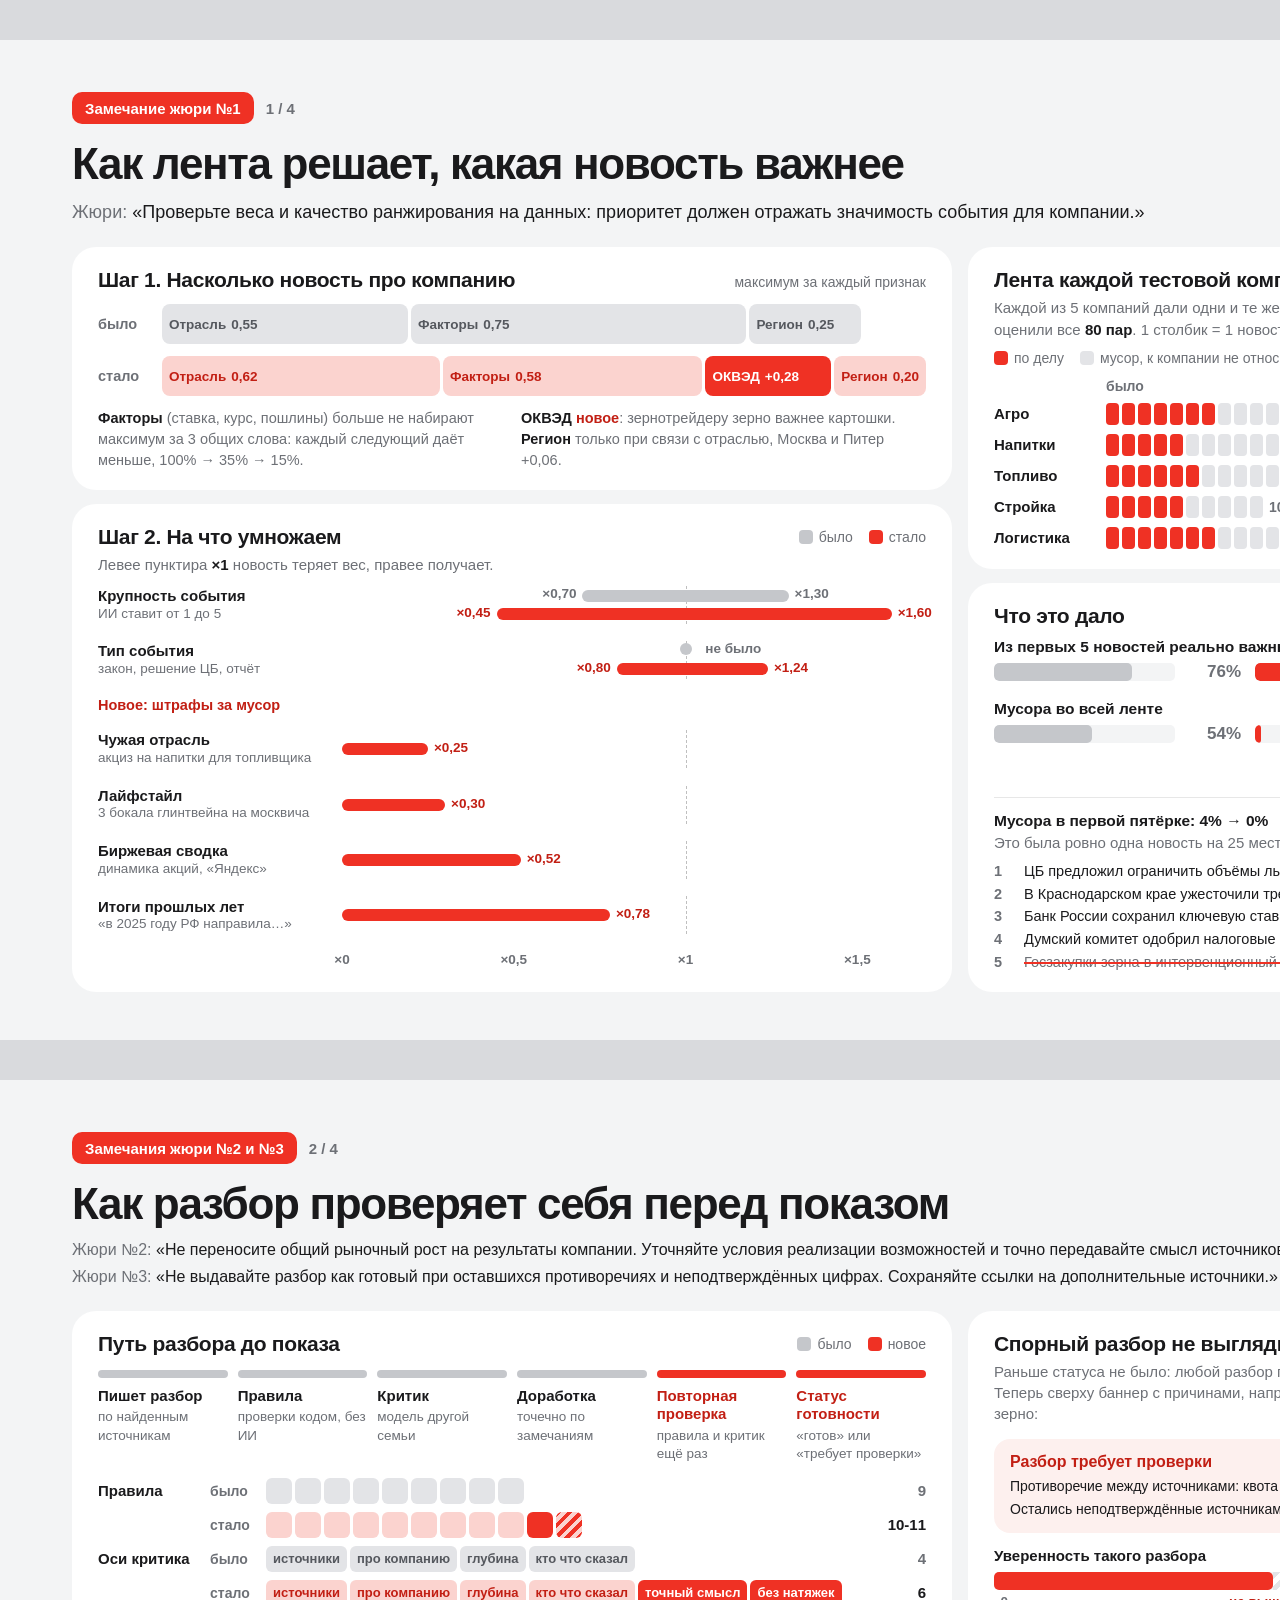
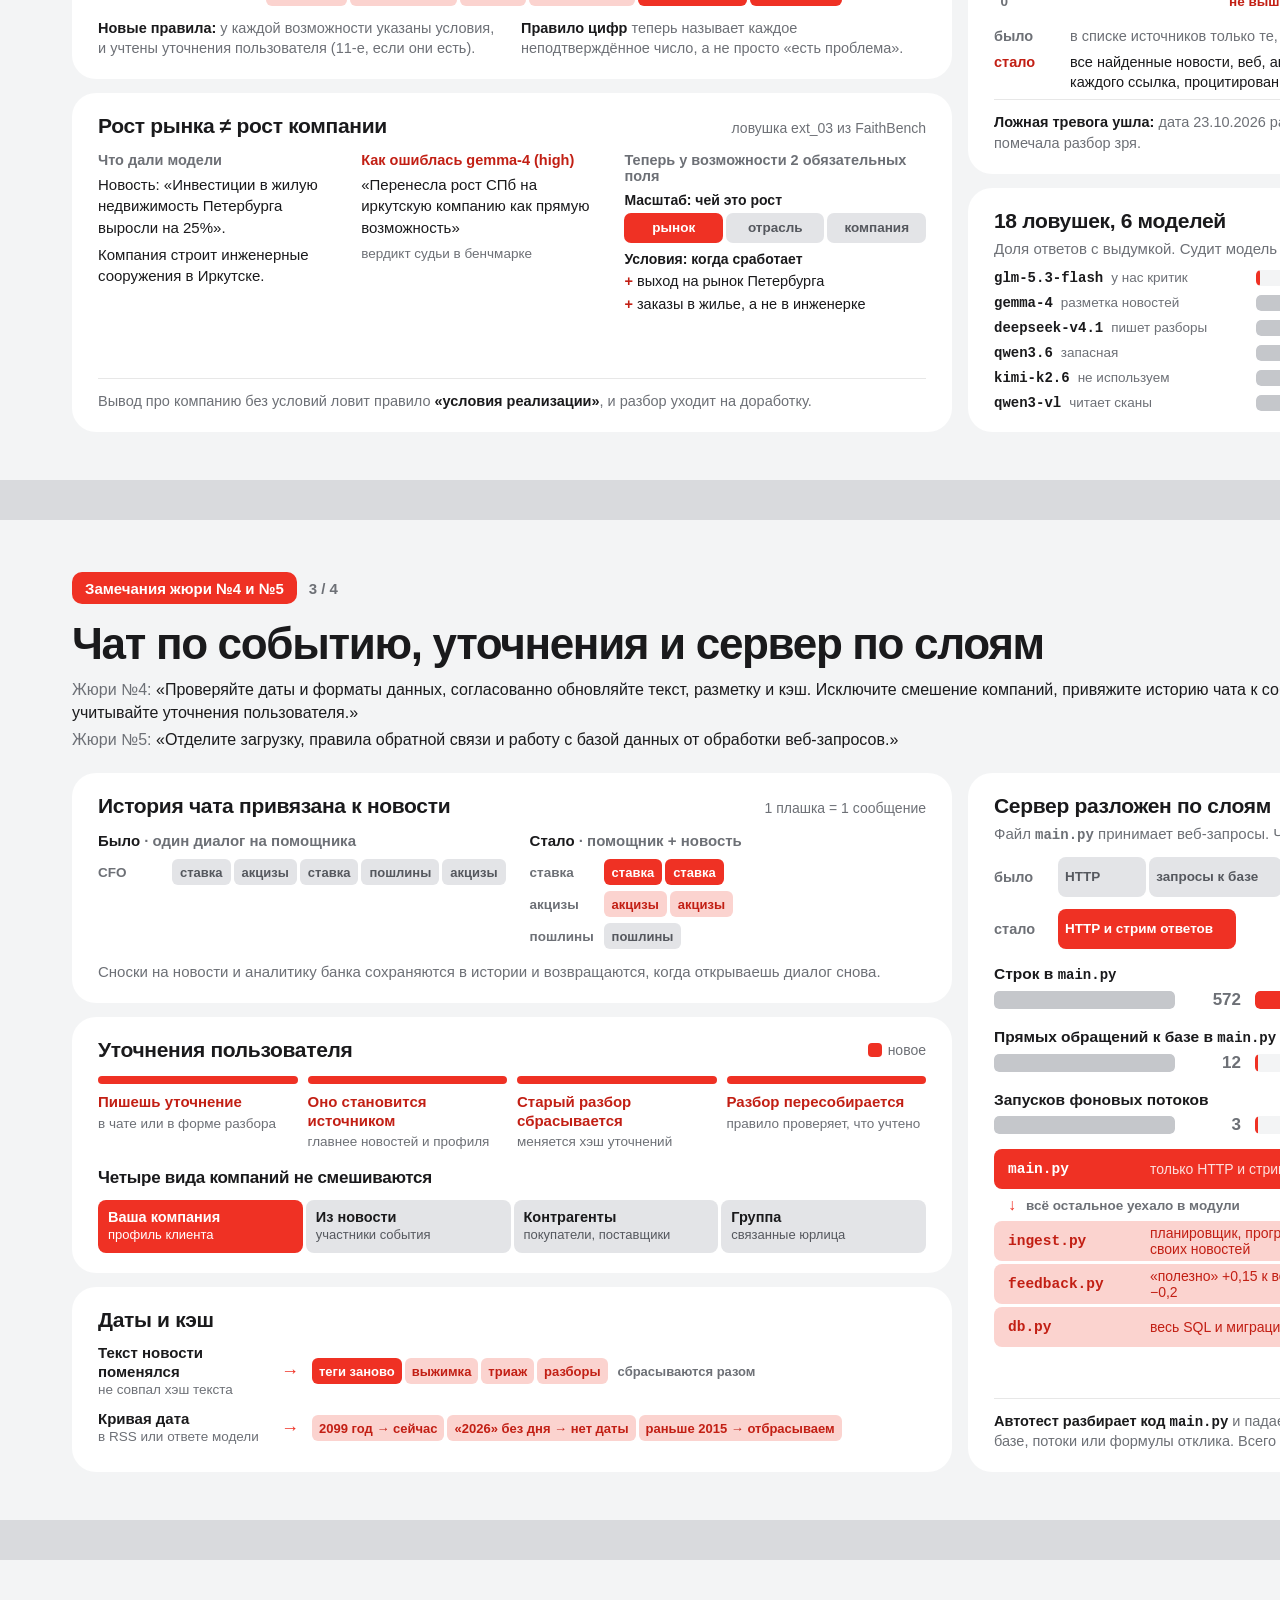
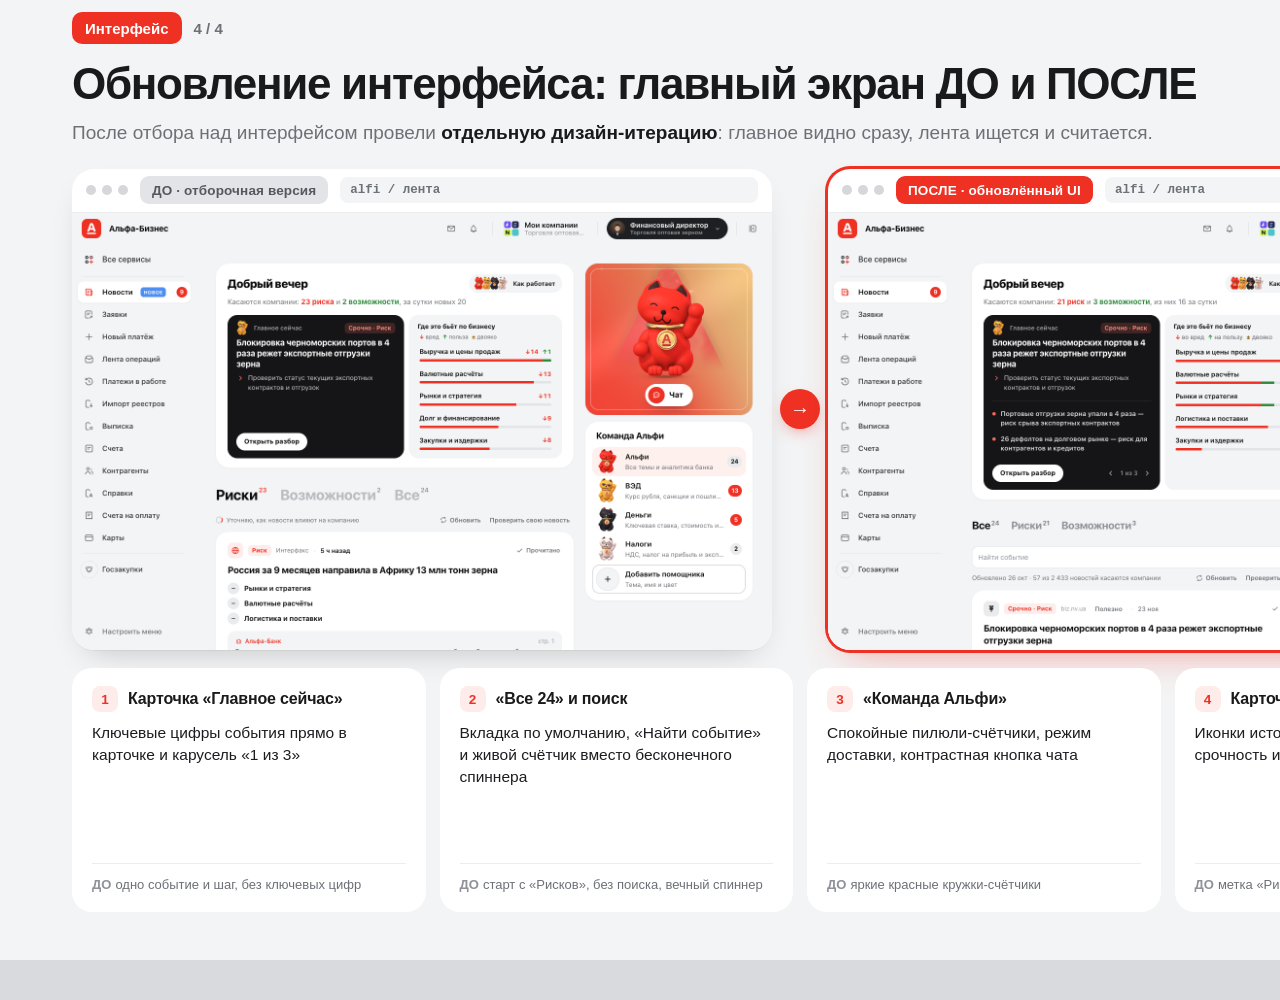
==== commit ffbf4036: "переделать changelog-карточки 1-3: меньше шума, графики было/стало и понятные объяснения" ====
--- a/docs/changelog/index.html
+++ b/docs/changelog/index.html
@@ -11,241 +11,240 @@
 <style>
   :root {
     --red: #EF3124;
-    --red-soft: #FDECEA;
-    --ink: #0B0B0C;
+    --red-ink: #C21F14;
+    --red-soft: #FBD3CF;
+    --red-wash: #FDF0EE;
+    --ink: #1A1A1C;
+    --muted: #6D7076;
+    --hair: rgba(26, 26, 28, .1);
+    --bg: #F3F4F5;
+    --was: #C5C7CB;
+    --noise: #E3E4E7;
     --text: #1C1D20;
-    --muted: #6D7076;
-    --line: #C9CBD0;
-    --bg: #F3F4F5;
-    --fill: #EAEBED;
-    --green: #2E8A3A;
-    --green-soft: #E6F3E8;
-    --amber: #9A6200;
-    --dark: #151517;
-  }
+  }
+
   * { box-sizing: border-box; margin: 0; padding: 0; }
-  body { font-family: Inter, -apple-system, "SF Pro Text", "Segoe UI", Roboto, Arial, sans-serif; background: #D9DADD; color: var(--text); -webkit-font-smoothing: antialiased; }
-
-  /* Каркас слайда (как в docs/diagrams/bench.html) */
-  .slide { position: relative; width: 1600px; height: 1000px; margin: 40px auto; padding: 60px 72px 56px; background: var(--bg); overflow: hidden; display: flex; flex-direction: column; }
-  .top { display: flex; align-items: center; gap: 12px; padding-right: 200px; }
+
+  body {
+    font-family: Inter, -apple-system, "SF Pro Text", "Segoe UI", Roboto, Arial, sans-serif;
+    background: #D9DADD;
+    color: var(--ink);
+    -webkit-font-smoothing: antialiased;
+  }
+
+  code, .mono { font: 650 14px/1.3 ui-monospace, "SF Mono", Menlo, monospace; }
+
+  /* ---------- Каркас слайда ---------- */
+  .slide {
+    position: relative;
+    width: 1600px;
+    height: 1000px;
+    margin: 40px auto;
+    padding: 52px 72px 48px;
+    background: var(--bg);
+    overflow: hidden;
+    display: flex;
+    flex-direction: column;
+  }
+
+  .top { display: flex; align-items: center; gap: 12px; }
   .tag { display: inline-flex; align-items: center; height: 32px; padding: 0 13px; border-radius: 10px; background: var(--red); color: #fff; font-size: 15px; font-weight: 700; }
   .num { font-size: 15px; font-weight: 600; color: var(--muted); }
-  h1 { margin-top: 20px; font-size: 46px; line-height: 1.07; font-weight: 800; letter-spacing: -.03em; color: var(--ink); max-width: 1220px; }
-  h1.s44 { font-size: 44px; }
-  .lead { margin-top: 12px; font-size: 19px; line-height: 1.45; color: var(--muted); max-width: 1150px; }
+  h1 { margin-top: 16px; font-size: 44px; line-height: 1.07; font-weight: 800; letter-spacing: -.03em; }
+  .ask { margin-top: 12px; max-width: 1290px; font-size: 18px; line-height: 1.45; }
+  .ask + .ask { margin-top: 4px; }
+  .ask.sm { font-size: 16px; line-height: 1.42; }
+  .ask span { color: var(--muted); }
+  .lead { margin-top: 12px; max-width: 1150px; font-size: 19px; line-height: 1.45; color: var(--muted); }
   .lead b { color: var(--ink); font-weight: 650; }
-  .corner { position: absolute; right: 40px; top: 26px; width: 190px; height: 190px; pointer-events: none; }
+  .corner { position: absolute; right: 40px; top: 18px; width: 170px; height: 170px; pointer-events: none; }
   .corner img { width: 100%; height: 100%; object-fit: contain; display: block; }
-  .body { flex: 1; min-height: 0; margin-top: 30px; }
-
-  /* Общие карточки */
-  .card { background: #fff; border-radius: 26px; padding: 24px 28px; min-width: 0; }
-  .card.dark { background: var(--dark); color: #fff; }
-  .k { display: flex; align-items: center; gap: 10px; font-size: 12.5px; font-weight: 800; letter-spacing: .07em; text-transform: uppercase; color: var(--muted); }
-  .card.dark .k { color: rgba(255,255,255,.5); }
-  .h { margin-top: 10px; font-size: 21px; line-height: 1.2; font-weight: 750; letter-spacing: -.015em; color: var(--ink); }
-  .card.dark .h { color: #fff; }
-  .p { margin-top: 8px; font-size: 15px; line-height: 1.45; color: var(--muted); }
-  .p b { color: var(--ink); font-weight: 650; }
-  .card.dark .p { color: rgba(255,255,255,.66); }
-  .card.dark .p b { color: #fff; }
-  code, .mono { font: 600 14px/1.3 ui-monospace, "SF Mono", Menlo, monospace; }
-
-  .pill { display: inline-flex; align-items: center; height: 24px; padding: 0 10px; border-radius: 8px; font-size: 12.5px; font-weight: 800; letter-spacing: .02em; text-transform: none; white-space: nowrap; }
-  .pill.was { background: var(--fill); color: var(--muted); }
-  .pill.now { background: var(--red); color: #fff; }
-  .pill.ok { background: var(--green-soft); color: var(--green); }
-  .card.dark .pill.was { background: rgba(255,255,255,.1); color: rgba(255,255,255,.7); }
-
-  .chips { display: flex; flex-wrap: wrap; gap: 7px; }
-  .chip { display: inline-flex; align-items: center; height: 30px; padding: 0 11px; border-radius: 9px; background: var(--bg); color: var(--ink); font-size: 14px; font-weight: 600; white-space: nowrap; }
-  .chip.red { background: var(--red-soft); color: #C21F14; }
-  .chip.code { font: 600 13.5px/1 ui-monospace, "SF Mono", Menlo, monospace; }
-  .chip.new { background: var(--red); color: #fff; }
-  .card.dark .chip { background: rgba(255,255,255,.09); color: #fff; }
-  .card.dark .chip.red { background: rgba(239,49,36,.2); color: #FF8A80; }
-
-  .kpis { display: grid; grid-template-columns: repeat(3, 1fr); gap: 16px; }
-  .kpi { background: #fff; border-radius: 22px; padding: 20px 24px; min-width: 0; }
-  .kpi b { display: block; font-size: 40px; font-weight: 800; letter-spacing: -.03em; color: var(--ink); line-height: 1.1; font-variant-numeric: tabular-nums; white-space: nowrap; }
-  .kpi span { display: block; margin-top: 8px; font-size: 14.5px; line-height: 1.4; color: var(--muted); }
-  .kpi.hl b { color: var(--red); }
-  .kpi.dark { background: var(--dark); }
-  .kpi.dark b { color: #fff; }
-  .kpi.dark span { color: rgba(255,255,255,.62); }
-
-  .legend { display: flex; gap: 18px; font-size: 13.5px; color: var(--muted); }
-  .legend span { display: inline-flex; align-items: center; gap: 7px; }
-  .legend i { width: 14px; height: 14px; border-radius: 4px; display: inline-block; }
-
-  /* Цитата жюри: дословная формулировка замечания */
-  .jury { display: grid; grid-template-columns: 40px 1fr; gap: 5px 16px; align-items: start; background: #fff; border-radius: 26px; padding: 16px 24px 17px; min-width: 0; box-shadow: inset 4px 0 0 var(--red); }
-  .jury > i { grid-row: span 2; width: 40px; height: 40px; border-radius: 12px; background: var(--red); color: #fff; display: grid; place-items: center; font: 800 30px/1 Georgia, "Times New Roman", serif; font-style: normal; padding-top: 12px; }
-  .jury .jl { display: flex; align-items: center; gap: 8px; font-size: 12.5px; font-weight: 800; letter-spacing: .07em; text-transform: uppercase; color: var(--red); white-space: nowrap; }
-  .jury .jl span { color: var(--muted); font-weight: 700; letter-spacing: .04em; }
-  .jury q { display: block; quotes: none; font-size: 15.5px; line-height: 1.42; font-weight: 600; color: var(--ink); letter-spacing: -.01em; }
-  .jury.lg { padding: 20px 26px 21px; }
-  .jury.lg q { font-size: 18px; line-height: 1.42; }
-  .jury-row { grid-column: 1 / -1; display: grid; grid-template-columns: 1fr 1fr; gap: 16px; }
+
+  .body { flex: 1; min-height: 0; margin-top: 22px; display: grid; grid-template-columns: 1fr 560px; gap: 16px; }
+  .col { display: flex; flex-direction: column; gap: 14px; min-height: 0; min-width: 0; }
+  .card { background: #fff; border-radius: 24px; padding: 20px 26px; min-width: 0; }
+  .grow { flex: 1; display: flex; flex-direction: column; }
+
+  .head { display: flex; align-items: baseline; justify-content: space-between; gap: 16px; }
+  h2 { font-size: 21px; line-height: 1.2; font-weight: 750; letter-spacing: -.015em; }
+  .sub { margin-top: 5px; font-size: 15px; line-height: 1.42; color: var(--muted); }
+  .sub b { color: var(--ink); font-weight: 650; }
+  .legend { display: flex; gap: 16px; font-size: 14px; color: var(--muted); white-space: nowrap; }
+  .legend span { display: inline-flex; align-items: center; gap: 6px; }
+  .legend i { width: 14px; height: 14px; border-radius: 4px; }
+  .new { color: var(--red-ink); font-weight: 700; }
+  .nw { white-space: nowrap; font-variant-numeric: tabular-nums; }
+  .foot { margin-top: auto; padding-top: 12px; border-top: 1px solid var(--hair); font-size: 14.5px; line-height: 1.42; color: var(--muted); }
+  .foot b { color: var(--ink); font-weight: 700; }
+
+  /* ---------- Полосы из сегментов «было / стало» ---------- */
+  .stack-row { margin-top: 12px; display: grid; grid-template-columns: 52px 1fr; gap: 12px; align-items: center; }
+  .stack-row > span { font-size: 14.5px; font-weight: 650; color: var(--muted); }
+  .stack { display: flex; gap: 3px; height: 40px; }
+  .stack div { height: 100%; border-radius: 8px; padding: 0 7px; display: flex; align-items: center; justify-content: flex-start; gap: 5px; font-size: 13.5px; font-weight: 650; white-space: nowrap; overflow: hidden; }
+  .stack div b { font-weight: 800; font-variant-numeric: tabular-nums; }
+  .stack.was div { background: var(--noise); color: #55585E; }
+  .stack.now div { background: var(--red-soft); color: var(--red-ink); }
+  .stack.now div.hot { background: var(--red); color: #fff; }
+  .notes { margin-top: 12px; display: grid; grid-template-columns: 1fr 1fr; gap: 18px; font-size: 14.5px; line-height: 1.42; color: var(--muted); }
+  .notes b { color: var(--ink); font-weight: 700; }
+
+  /* ---------- Пары столбиков «было / стало» ---------- */
+  .metric + .metric { margin-top: 18px; }
+  .metric .q { font-size: 15.5px; font-weight: 700; }
+  .pair { margin-top: 6px; display: grid; grid-template-columns: 1fr 1fr; gap: 14px; }
+  .pair > div { display: grid; grid-template-columns: 1fr 58px; gap: 8px; align-items: center; }
+  .pair i { display: block; height: 18px; border-radius: 5px; background: var(--bg); overflow: hidden; }
+  .pair i u { display: block; height: 100%; min-width: 3px; border-radius: 5px; background: var(--was); }
+  .pair .now i u { background: var(--red); }
+  .pair em { font-style: normal; text-align: right; font-size: 17px; font-weight: 800; font-variant-numeric: tabular-nums; }
+  .pair .was em { color: var(--muted); font-weight: 650; }
+
+  /* ---------- Шаги процесса: полоска сверху, серая = было, красная = новое ---------- */
+  .steps { margin-top: 14px; display: grid; gap: 10px; }
+  .steps > div { min-width: 0; }
+  .steps i { display: block; height: 8px; border-radius: 4px; background: var(--was); }
+  .steps i.hot { background: var(--red); }
+  .steps b { display: block; margin-top: 9px; font-size: 15px; line-height: 1.25; font-weight: 750; }
+  .steps span { display: block; margin-top: 3px; font-size: 13.5px; line-height: 1.35; color: var(--muted); }
+  .steps .is-new b { color: var(--red-ink); }
 
   /* ===== Слайд 1 ===== */
-  .s1 { display: grid; grid-template-columns: 650px 1fr; gap: 18px; }
-  .col { display: flex; flex-direction: column; gap: 16px; min-height: 0; min-width: 0; }
-  .quote { margin-top: 10px; font-size: 16.5px; line-height: 1.45; color: var(--text); }
-  .formula { margin-top: 14px; display: flex; flex-wrap: wrap; align-items: center; gap: 7px; }
-  .formula .t { display: inline-flex; align-items: center; height: 34px; padding: 0 12px; border-radius: 10px; background: rgba(255,255,255,.1); color: #fff; font-size: 15px; font-weight: 650; white-space: nowrap; }
-  .formula .t.hot { background: var(--red); }
-  .formula .o { font-size: 20px; font-weight: 700; color: rgba(255,255,255,.5); }
-  .fines { margin-top: 14px; display: flex; flex-wrap: wrap; align-items: center; gap: 7px; }
-  .fines > span:first-child { font-size: 13.5px; font-weight: 700; color: rgba(255,255,255,.5); margin-right: 3px; }
-  .ingest-card { flex: 1; display: flex; flex-direction: column; }
-  .ingest { margin-top: 16px; flex: 1; display: grid; grid-template-columns: 1fr 1fr; gap: 12px 22px; align-content: space-evenly; }
-  .ingest div { display: grid; grid-template-columns: 34px 1fr; gap: 2px 12px; align-items: start; }
-  .ingest i { grid-row: span 2; width: 34px; height: 34px; border-radius: 10px; background: var(--red-soft); color: var(--red); display: grid; place-items: center; font-style: normal; font-size: 14px; font-weight: 800; }
-  .ingest b { font-size: 16.5px; font-weight: 700; color: var(--ink); line-height: 1.3; }
-  .ingest span { font-size: 14px; line-height: 1.38; color: var(--muted); }
-  .ingest .wide { grid-column: span 2; }
-
-  .metrics-head { display: flex; align-items: center; justify-content: space-between; gap: 16px; }
-  .metrics-card { flex: 1; display: flex; flex-direction: column; }
-  .mrows { margin-top: 16px; flex: 1; display: flex; flex-direction: column; justify-content: space-evenly; gap: 14px; }
-  .mrow { display: grid; grid-template-columns: 200px 1fr; gap: 18px; align-items: center; }
-  .mname b { display: block; font-size: 17px; font-weight: 700; color: var(--ink); }
-  .mname span { display: block; margin-top: 2px; font-size: 13px; color: var(--muted); }
-  .mname .delta { display: inline-flex; margin-top: 5px; }
-  .delta { display: inline-flex; align-items: center; height: 22px; margin-top: 5px; padding: 0 8px; border-radius: 7px; background: var(--green-soft); color: var(--green); font-size: 13px; font-weight: 800; white-space: nowrap; }
-  .series { display: grid; gap: 6px; }
-  .bar { display: grid; grid-template-columns: 52px 1fr 66px; gap: 12px; align-items: center; }
-  .s1 .bar i { height: 18px; }
-  .bar b { font-size: 13px; font-weight: 650; color: var(--muted); text-align: right; }
-  .bar i { display: block; height: 16px; border-radius: 6px; background: var(--bg); overflow: hidden; }
-  .bar i span { display: block; height: 100%; min-width: 4px; border-radius: 6px; }
-  .bar em { font-style: normal; font-size: 15px; font-weight: 750; color: var(--ink); font-variant-numeric: tabular-nums; text-align: right; }
-  .bar.was span { background: #C5C7CB; }
-  .bar.was em { color: var(--muted); }
-  .bar.now span { background: var(--red); }
+  .scale { position: relative; margin-top: 10px; flex: 1; display: flex; flex-direction: column; justify-content: space-between; }
+  .srow { position: relative; display: grid; grid-template-columns: 230px 1fr; gap: 14px; align-items: center; }
+  .srow .lbl { font-size: 15px; font-weight: 700; line-height: 1.25; }
+  .srow .lbl small { display: block; font-size: 13.5px; font-weight: 500; color: var(--muted); }
+  .track { position: relative; height: 38px; }
+  .seg { position: absolute; height: 12px; border-radius: 6px; }
+  .seg.was { top: 4px; background: var(--was); }
+  .seg.now { top: 22px; background: var(--red); }
+  .seg.pen { top: 13px; background: var(--red); }
+  .pt { position: absolute; top: 2px; width: 12px; height: 12px; margin-left: -6px; border-radius: 6px; background: var(--was); }
+  .val { position: absolute; font-size: 13.5px; font-weight: 700; white-space: nowrap; font-variant-numeric: tabular-nums; transform: translateX(-100%); padding-right: 6px; }
+  .val.right { transform: none; padding: 0 0 0 6px; }
+  .val.was { top: 0; color: var(--muted); }
+  .val.now { top: 19px; color: var(--red-ink); }
+  .val.pen { top: 10px; color: var(--red-ink); }
+  .one { position: absolute; top: 0; bottom: 0; width: 0; border-left: 1.5px dashed rgba(26, 26, 28, .28); }
+  .axis { display: grid; grid-template-columns: 230px 1fr; gap: 14px; }
+  .axis div { position: relative; height: 20px; }
+  .axis span { position: absolute; transform: translateX(-50%); font-size: 13.5px; font-weight: 650; color: var(--muted); white-space: nowrap; }
+  .pen-head { font-size: 14.5px; font-weight: 700; color: var(--red-ink); }
+
+  .feeds { margin-top: 12px; display: grid; grid-template-columns: 98px 1fr 1fr; gap: 9px 14px; align-items: center; }
+  .feeds .hd { font-size: 14px; font-weight: 700; color: var(--muted); }
+  .feeds .co { font-size: 15px; font-weight: 700; }
+  .cells { display: flex; gap: 3px; }
+  .cells i { width: 13px; height: 22px; border-radius: 4px; background: var(--red); }
+  .cells i.noise { background: var(--noise); }
+  .feeds em { font-style: normal; margin-left: 6px; font-size: 14px; font-weight: 700; color: var(--muted); font-variant-numeric: tabular-nums; }
+  .feed-cell { display: flex; align-items: center; }
+
+  .example { margin-top: auto; padding-top: 14px; border-top: 1px solid var(--hair); }
+  .example .q { font-size: 15.5px; font-weight: 700; }
+  .example .sub { margin-top: 2px; }
+  .top5 { margin-top: 8px; list-style: none; counter-reset: top; display: flex; flex-direction: column; gap: 4px; }
+  .top5 li { counter-increment: top; display: grid; grid-template-columns: 22px 1fr auto; gap: 8px; align-items: center; font-size: 14.5px; line-height: 1.3; }
+  .top5 li::before { content: counter(top); font-weight: 800; color: var(--muted); font-variant-numeric: tabular-nums; }
+  .top5 li span { white-space: nowrap; overflow: hidden; text-overflow: ellipsis; }
+  .top5 li.gone span { color: var(--muted); text-decoration: line-through; text-decoration-color: var(--red); text-decoration-thickness: 2px; }
+  .top5 li b { font-size: 13.5px; font-weight: 800; color: var(--red-ink); }
 
   /* ===== Слайд 2 ===== */
-  .s2 { display: grid; grid-template-columns: repeat(3, 1fr); grid-template-rows: auto 1fr 1fr; gap: 16px; height: 100%; }
-  .s2 .card { display: flex; flex-direction: column; }
-  .field { margin-top: 12px; display: grid; grid-template-columns: 96px 1fr; gap: 8px; align-items: start; }
-  .field > code { padding-top: 7px; color: #C21F14; }
-  .foot { margin-top: auto; padding-top: 12px; font-size: 14px; line-height: 1.4; color: var(--muted); }
-  .foot b { color: var(--ink); }
-  .card.dark .foot { color: rgba(255,255,255,.62); }
-  .card.dark .foot b { color: #fff; }
-  .chips.tight { gap: 6px; }
-  .chips.tight .chip { padding: 0 9px; font-size: 13.5px; }
-  .src { margin-top: 12px; display: flex; flex-direction: column; gap: 7px; }
-  .src div { display: flex; align-items: center; gap: 10px; font-size: 14.5px; color: var(--text); }
-  .src div i { flex: none; width: 10px; height: 10px; border-radius: 3px; }
-  .axes { margin-top: 12px; }
-  .axes .chip { height: 27px; font-size: 13px; padding: 0 9px; }
-
-  .banner { margin-top: 14px; border-radius: 14px; padding: 12px 14px; background: linear-gradient(90deg, #FFF3CD, #FDE2DF); border: 1.5px solid #F2B8A8; color: #5A2A12; }
-  .banner b { display: flex; align-items: center; gap: 8px; font-size: 15.5px; font-weight: 800; color: #B5261A; }
-  .banner b::before { content: "!"; width: 20px; height: 20px; border-radius: 50%; background: #E3A008; color: #fff; display: grid; place-items: center; font-size: 13px; }
-  .banner span { display: block; margin-top: 4px; font-size: 13.5px; line-height: 1.4; }
-  .gate { margin-top: 12px; display: grid; grid-template-columns: 1fr 1fr; gap: 10px; }
-  .gate div { border-radius: 12px; padding: 10px 12px; background: rgba(255,255,255,.07); }
-  .gate code { display: block; color: #fff; font-size: 13.5px; }
-  .gate span { display: block; margin-top: 3px; font-size: 12.5px; line-height: 1.35; color: rgba(255,255,255,.6); }
-  .gate .g code { color: #7FD48A; }
-  .gate .r code { color: #FF8A80; }
-  .conf { margin-top: 12px; display: grid; grid-template-columns: auto 1fr auto; gap: 10px; align-items: center; font-size: 13px; color: rgba(255,255,255,.6); }
-  .conf i { display: block; position: relative; height: 10px; border-radius: 5px; background: rgba(255,255,255,.1); overflow: hidden; }
-  .conf i span { position: absolute; left: 0; top: 0; bottom: 0; width: 55%; border-radius: 5px; background: linear-gradient(90deg, #E3A008, var(--red)); }
-  .conf em { font-style: normal; font-weight: 800; color: #fff; font-size: 14px; }
-
-  .split { margin-top: 12px; display: grid; grid-template-columns: 0.8fr 1.7fr 0.9fr; gap: 6px; }
-  .split div { border-radius: 10px; padding: 9px 8px; text-align: center; font-size: 13px; font-weight: 700; line-height: 1.25; }
-  .split .f { background: var(--bg); color: var(--ink); }
-  .split .b { background: var(--red-soft); color: #C21F14; }
-  .split .a { background: var(--ink); color: #fff; }
-
-  .bug { margin-top: 12px; display: flex; flex-direction: column; gap: 8px; }
-  .bug div { display: grid; grid-template-columns: 62px 1fr; gap: 10px; align-items: center; border-radius: 12px; padding: 10px 12px; }
-  .bug .x { background: var(--red-soft); }
-  .bug .v { background: var(--green-soft); }
-  .bug .pill { justify-self: start; }
-  .bug .x .pill { background: #fff; color: #C21F14; }
-  .bug .v .pill { background: #fff; color: var(--green); }
-  .bug p { font-size: 14px; line-height: 1.35; color: var(--text); }
-  .bug s { color: #C21F14; text-decoration-thickness: 2px; }
-
-  .fb { margin-top: 12px; display: flex; flex-direction: column; gap: 9px; }
-  .fbrow { display: grid; grid-template-columns: 1fr 74px 74px; gap: 8px; align-items: center; padding: 0 10px; }
-  .fbrow.hd span { font-size: 11.5px; font-weight: 800; letter-spacing: .05em; text-transform: uppercase; color: var(--muted); text-align: right; }
-  .fbrow.hd span:first-child { text-align: left; }
-  .fbrow code { font-size: 13.5px; color: var(--ink); white-space: nowrap; }
-  .fbrow code small { font: 600 12px/1 Inter, -apple-system, sans-serif; color: var(--muted); margin-left: 4px; }
-  .fbrow em { font-style: normal; text-align: right; font-size: 17px; font-weight: 800; font-variant-numeric: tabular-nums; }
-  .fbrow em.g { color: var(--green); }
-  .fbrow em.r { color: var(--red); }
-  .fbrow.lead-row { background: var(--bg); border-radius: 10px; padding: 8px 10px; }
-  .fbrow.rest code, .fbrow.rest em { color: var(--muted); font-size: 14px; }
+  .checks { margin-top: 14px; display: grid; grid-template-columns: 100px 44px 1fr 46px; gap: 8px 12px; align-items: center; }
+  .checks .lbl { font-size: 15px; font-weight: 700; }
+  .checks .when { font-size: 14px; font-weight: 650; color: var(--muted); }
+  .checks .tot { font-size: 15px; font-weight: 800; text-align: right; font-variant-numeric: tabular-nums; }
+  .checks .tot.was { color: var(--muted); font-weight: 650; }
+  .blocks { display: flex; gap: 3px; height: 26px; min-width: 0; }
+  .blocks i { flex: 0 0 26px; border-radius: 6px; background: var(--noise); }
+  .blocks.now i { background: var(--red-soft); }
+  .blocks.now i.hot { background: var(--red); }
+  .blocks.now i.maybe { background: repeating-linear-gradient(135deg, var(--red) 0 4px, var(--red-soft) 4px 8px); }
+  .blocks div { height: 100%; border-radius: 6px; padding: 0 7px; display: flex; align-items: center; font-size: 13px; font-weight: 650; white-space: nowrap; background: var(--noise); color: #55585E; }
+  .blocks.now div { background: var(--red-soft); color: var(--red-ink); }
+  .blocks.now div.hot { background: var(--red); color: #fff; }
+
+  .trap { margin-top: 14px; flex: 1; display: grid; grid-template-columns: 1fr 1fr 1.25fr; gap: 22px; }
+  .trap h3 { font-size: 14.5px; font-weight: 750; color: var(--muted); }
+  .trap h3.bad { color: var(--red-ink); }
+  .trap p { margin-top: 6px; font-size: 15px; line-height: 1.42; }
+  .trap p small { display: block; margin-top: 6px; font-size: 13.5px; color: var(--muted); }
+  .trap .wrong { text-decoration: line-through; text-decoration-color: var(--red); text-decoration-thickness: 2px; color: var(--muted); }
+  .field-name { margin-top: 8px; font-size: 14px; font-weight: 700; }
+  .scope { margin-top: 5px; display: grid; grid-template-columns: repeat(3, 1fr); gap: 3px; }
+  .scope span { height: 30px; border-radius: 7px; display: grid; place-items: center; font-size: 13.5px; font-weight: 700; background: var(--noise); color: #55585E; }
+  .scope span.on { background: var(--red); color: #fff; }
+  .conds { margin-top: 5px; list-style: none; display: flex; flex-direction: column; gap: 3px; font-size: 14.5px; line-height: 1.35; }
+  .conds li::before { content: "+ "; font-weight: 800; color: var(--red-ink); }
+
+  .banner { margin-top: 14px; border-radius: 16px; padding: 14px 16px; background: var(--red-wash); }
+  .banner b { display: block; font-size: 16px; font-weight: 800; color: var(--red-ink); }
+  .banner ul { margin-top: 6px; list-style: none; display: flex; flex-direction: column; gap: 4px; }
+  .banner li { font-size: 14px; line-height: 1.38; color: var(--ink); }
+  .banner small { display: block; margin-top: 8px; font-size: 13px; color: var(--muted); }
+  .cap { margin-top: 14px; }
+  .cap .q { font-size: 15px; font-weight: 700; }
+  .cap-track { position: relative; margin-top: 8px; height: 18px; border-radius: 5px; background: var(--bg); }
+  .cap-track u { position: absolute; left: 0; top: 0; bottom: 0; width: 55%; border-radius: 5px; background: var(--red); }
+  .cap-track s { position: absolute; left: 55%; top: 0; bottom: 0; right: 0; border-radius: 0 5px 5px 0; background: repeating-linear-gradient(135deg, var(--noise) 0 5px, #fff 5px 10px); }
+  .cap-labels { position: relative; height: 20px; margin-top: 4px; font-size: 13.5px; font-weight: 700; font-variant-numeric: tabular-nums; }
+  .cap-labels span { position: absolute; transform: translateX(-50%); color: var(--muted); }
+  .cap-labels span.hot { color: var(--red-ink); }
+
+  .rows { margin-top: 12px; display: grid; grid-template-columns: 64px 1fr; gap: 6px 12px; font-size: 14.5px; line-height: 1.38; }
+  .rows .w { font-weight: 650; color: var(--muted); }
+  .rows .n { font-weight: 700; color: var(--red-ink); }
+  .rows .muted { color: var(--muted); }
+
+  .models { margin-top: 10px; display: flex; flex-direction: column; gap: 7px; }
+  .model { display: grid; grid-template-columns: 250px 1fr 56px; gap: 12px; align-items: center; }
+  .model > div { display: flex; align-items: baseline; gap: 8px; white-space: nowrap; }
+  .model b { font: 700 14px/1.2 ui-monospace, "SF Mono", Menlo, monospace; }
+  .model small { font-size: 13.5px; color: var(--muted); }
+  .model i { display: block; height: 16px; border-radius: 5px; background: var(--bg); overflow: hidden; }
+  .model i u { display: block; height: 100%; min-width: 4px; border-radius: 5px; background: var(--was); }
+  .model.best i u { background: var(--red); }
+  .model em { font-style: normal; text-align: right; font-size: 16px; font-weight: 800; font-variant-numeric: tabular-nums; }
+  .model.best em { color: var(--red-ink); }
 
   /* ===== Слайд 3 ===== */
-  .s3 { display: grid; grid-template-columns: 1fr 640px; grid-template-rows: auto 1fr; gap: 16px 18px; height: 100%; }
-  .s3 .jury-row { grid-template-columns: 1fr 640px; gap: 18px; }
-  .s3 .jury { align-content: center; }
-  .s3 .col { gap: 14px; }
-  .s3 .col > .card { padding: 18px 26px; }
-  .s3 .h { margin-top: 6px; }
-  .s3 .foot { padding-top: 10px; }
-  .s3 .roles div { padding: 10px 10px; }
-  .s3 .roles b { font-size: 14px; white-space: nowrap; }
-  .s3 .col > .card { flex: 1; display: flex; flex-direction: column; }
-  .roles { margin-top: 12px; display: grid; grid-template-columns: repeat(4, 1fr); gap: 8px; }
-  .roles div { border-radius: 12px; padding: 10px 12px; background: var(--bg); }
-  .roles div:first-child { background: var(--red-soft); }
-  .roles b { display: block; font-size: 14.5px; font-weight: 700; color: var(--ink); line-height: 1.25; }
-  .roles code { display: block; margin-top: 4px; font-size: 12px; color: var(--muted); }
-  .roles div:first-child b { color: #C21F14; }
-  .threads { margin-top: 12px; display: grid; grid-template-columns: 1fr 1fr; gap: 10px; }
-  .threads > div { border-radius: 12px; padding: 10px 12px; background: var(--bg); display: flex; flex-direction: column; gap: 5px; }
-  .threads code { font-size: 13px; color: var(--ink); }
-  .threads .refs { display: flex; gap: 5px; flex-wrap: wrap; }
-  .threads .refs span { font: 600 12px/1 ui-monospace, Menlo, monospace; height: 22px; padding: 0 7px; border-radius: 6px; background: #fff; color: #C21F14; display: inline-flex; align-items: center; }
-  .flow { margin-top: 12px; display: flex; align-items: stretch; gap: 6px; }
-  .flow div { flex: 1; border-radius: 12px; padding: 9px 10px; background: var(--bg); min-width: 0; }
-  .flow div.hot { background: var(--red-soft); }
-  .flow b { display: block; font-size: 14px; font-weight: 700; color: var(--ink); line-height: 1.25; }
-  .flow span { display: block; margin-top: 3px; font-size: 12.5px; line-height: 1.3; color: var(--muted); }
-  .flow i { flex: none; align-self: center; font-style: normal; font-size: 16px; font-weight: 800; color: var(--red); }
-
-  .arch { display: flex; flex-direction: column; height: 100%; padding: 26px 30px; }
-  .arch-flow { flex: 1; display: flex; flex-direction: column; justify-content: space-evenly; }
-  .ast { margin-top: 14px; border-radius: 14px; padding: 14px 16px; background: rgba(255,255,255,.05); border: 1.5px solid rgba(255,255,255,.1); }
-  .ast code { color: #fff; font-size: 14px; }
-  .ast ul { margin-top: 8px; list-style: none; display: flex; flex-direction: column; gap: 5px; }
-  .ast li { font-size: 14px; line-height: 1.35; color: rgba(255,255,255,.72); }
-  .ast li::before { content: "✓"; margin-right: 8px; font-weight: 800; color: #7FD48A; }
-  .lane { margin-top: 12px; border-radius: 18px; padding: 16px 18px; }
-  .lane.was { background: rgba(255,255,255,.05); border: 1.5px dashed rgba(255,255,255,.22); }
-  .lane .ttl { display: flex; align-items: center; gap: 10px; }
-  .lane .ttl code { color: #fff; font-size: 16px; }
-  .lane .ttl span { font-size: 13px; color: rgba(255,255,255,.55); }
-  .mono-box { margin-top: 10px; display: flex; flex-wrap: wrap; gap: 6px; }
-  .mono-box span { height: 28px; padding: 0 10px; border-radius: 8px; display: inline-flex; align-items: center; font-size: 13px; font-weight: 650; background: rgba(239,49,36,.18); color: #FF8A80; }
-  .mono-box span.ok { background: rgba(255,255,255,.1); color: rgba(255,255,255,.85); }
-  .down { margin: 10px 0 0; text-align: center; font-size: 13px; font-weight: 700; color: rgba(255,255,255,.5); }
-  .down b { color: var(--red); font-size: 18px; margin-right: 6px; }
-  .layers { margin-top: 10px; display: flex; flex-direction: column; gap: 8px; }
-  .thin { border-radius: 14px; padding: 12px 14px; background: #fff; display: flex; align-items: center; justify-content: space-between; gap: 10px; }
-  .thin code { color: var(--ink); font-size: 15.5px; }
-  .thin span { font-size: 13px; color: var(--muted); }
-  .mods { display: grid; grid-template-columns: repeat(4, 1fr); gap: 8px; }
-  .mods div { border-radius: 12px; padding: 10px 11px; background: rgba(255,255,255,.08); border: 1.5px solid rgba(255,255,255,.12); }
-  .mods code { display: block; color: #fff; font-size: 13.5px; }
-  .mods span { display: block; margin-top: 4px; font-size: 12px; line-height: 1.3; color: rgba(255,255,255,.58); }
-  .proof { padding-top: 14px; display: grid; grid-template-columns: repeat(3, 1fr); gap: 8px; }
-  .proof div { border-radius: 14px; padding: 12px 14px; background: rgba(255,255,255,.06); }
-  .proof b { display: block; font-size: 30px; font-weight: 800; letter-spacing: -.02em; color: #fff; line-height: 1; }
-  .proof b.g { color: #7FD48A; }
-  .proof span { display: block; margin-top: 6px; font-size: 12.5px; line-height: 1.35; color: rgba(255,255,255,.6); }
-
+  .threads { margin-top: 14px; display: grid; grid-template-columns: 1fr 1fr; gap: 24px; }
+  .threads h3 { font-size: 15px; font-weight: 750; }
+  .threads h3 span { font-weight: 600; color: var(--muted); }
+  .thread { margin-top: 10px; display: flex; flex-direction: column; gap: 6px; }
+  .thread-row { display: grid; grid-template-columns: 64px 1fr; gap: 10px; align-items: center; }
+  .thread-row > span { font-size: 13.5px; font-weight: 700; color: var(--muted); }
+  .msgs { display: flex; gap: 3px; }
+  .msgs i { height: 26px; border-radius: 6px; padding: 0 8px; display: inline-flex; align-items: center; font-style: normal; font-size: 13px; font-weight: 700; white-space: nowrap; }
+  .msgs i.a { background: var(--red); color: #fff; }
+  .msgs i.b { background: var(--red-soft); color: var(--red-ink); }
+  .msgs i.c { background: var(--noise); color: #55585E; }
+  .threads .mixed .msgs i { background: var(--noise); color: #55585E; }
+
+  .roles { margin-top: 12px; display: grid; grid-template-columns: repeat(4, 1fr); gap: 3px; }
+  .roles div { border-radius: 8px; padding: 9px 10px; background: var(--noise); }
+  .roles div:first-child { background: var(--red); }
+  .roles div:first-child b, .roles div:first-child span { color: #fff; }
+  .roles b { display: block; font-size: 14.5px; font-weight: 750; }
+  .roles span { display: block; margin-top: 2px; font-size: 13px; line-height: 1.3; color: #55585E; }
+
+  .chain { margin-top: 12px; display: grid; grid-template-columns: 170px 24px 1fr; gap: 10px; align-items: center; }
+  .chain .src { font-size: 15px; font-weight: 700; line-height: 1.25; }
+  .chain .src small { display: block; font-size: 13.5px; font-weight: 500; color: var(--muted); }
+  .chain .arr { font-size: 18px; font-weight: 800; color: var(--red); text-align: center; }
+
+  .layers { margin-top: 14px; display: flex; flex-direction: column; gap: 3px; }
+  .layer { display: grid; grid-template-columns: 130px 1fr auto; gap: 12px; align-items: center; height: 40px; padding: 0 14px; border-radius: 8px; background: var(--noise); }
+  .layer.top { background: var(--red); color: #fff; }
+  .layer.top span, .layer.top em { color: rgba(255, 255, 255, .85); }
+  .layer code { font-size: 14.5px; }
+  .layer span { font-size: 14px; color: #55585E; }
+  .layer em { font-style: normal; font-size: 13px; font-weight: 650; color: var(--muted); font-variant-numeric: tabular-nums; }
+  .layer-gap { display: flex; align-items: center; gap: 10px; height: 26px; padding-left: 14px; font-size: 13.5px; font-weight: 700; color: var(--muted); }
+  .layer-gap::before { content: "↓"; font-size: 16px; font-weight: 800; color: var(--red); }
+  .layer.mod { background: var(--red-soft); }
+  .layer.mod code, .layer.mod span { color: var(--red-ink); }
   /* ===== Слайд 4 ===== */
   .s4 { display: flex; flex-direction: column; gap: 18px; height: 100%; }
   .shots { display: grid; grid-template-columns: 1fr 56px 1fr; align-items: center; }
@@ -262,258 +261,341 @@
   .arrow { justify-self: center; width: 40px; height: 40px; border-radius: 50%; background: var(--red); color: #fff; display: grid; place-items: center; font-size: 20px; font-weight: 800; box-shadow: 0 6px 16px -6px rgba(239,49,36,.6); }
   .changes { display: grid; grid-template-columns: repeat(4, 1fr); gap: 14px; flex: 1; min-height: 0; }
   .chg { background: #fff; border-radius: 20px; padding: 18px 20px; display: flex; flex-direction: column; gap: 10px; min-width: 0; }
-  .chg .head { display: flex; align-items: center; gap: 10px; }
+  .chg .head { display: flex; align-items: center; justify-content: flex-start; gap: 10px; }
   .chg .was-line { margin-top: auto; padding-top: 12px; border-top: 1px solid #ECEDEF; font-size: 13px; line-height: 1.4; color: var(--muted); }
   .chg .was-line i { font-style: normal; font-weight: 800; color: #8E9197; margin-right: 4px; }
-  .chg .n { flex: none; width: 26px; height: 26px; border-radius: 8px; background: var(--red-soft); color: var(--red); display: grid; place-items: center; font-size: 13.5px; font-weight: 800; }
+  .chg .n { flex: none; width: 26px; height: 26px; border-radius: 8px; background: #FDECEA; color: var(--red); display: grid; place-items: center; font-size: 13.5px; font-weight: 800; }
   .chg b { font-size: 16px; line-height: 1.25; font-weight: 750; color: var(--ink); letter-spacing: -.01em; }
   .chg > span { font-size: 15.5px; line-height: 1.42; color: var(--text); }
+
+  .mods { display: grid; grid-template-columns: 1fr 1fr 1fr; gap: 3px; }
+  .mods div { border-radius: 8px; padding: 9px 12px; background: var(--red-soft); }
+  .mods code { display: block; color: var(--red-ink); font-size: 14px; }
+  .mods span { display: block; margin-top: 2px; font-size: 13px; line-height: 1.3; color: var(--red-ink); }
 </style>
 </head>
 <body>
 
-<!-- 1. Ранжирование и конвейер новостей -->
+<!-- ================= 1. Ранжирование ================= -->
 <section class="slide" data-name="01-ranking-news">
   <div class="top"><span class="tag">Замечание жюри №1</span><span class="num">1 / 4</span></div>
-  <h1>Ранжирование и конвейер новостей</h1>
-  <p class="lead">Проверили веса на размеченных данных и откалибровали формулу. На эталоне из <b>80 пар</b> (5 компаний × 16 новостей) точность топ-5 выросла <b>с 76% до 92%</b>, а шум в ленте упал <b>с 54% до 3,3%</b>.</p>
+  <h1>Как лента решает, какая новость важнее</h1>
+  <p class="ask"><span>Жюри:</span> «Проверьте веса и качество ранжирования на данных: приоритет должен отражать значимость события для компании.»</p>
   <span class="corner" data-cat="sales"></span>
-  <div class="body s1">
+
+  <div class="body">
     <div class="col">
-      <div class="jury lg">
-        <i>“</i>
-        <div class="jl">Замечание жюри №1<span>· дословно</span></div>
-        <q>Проверьте веса и качество ранжирования на данных: приоритет должен отражать значимость события для компании.</q>
-      </div>
-      <div class="card dark">
-        <div class="k"><span class="pill now">Стало</span>калиброванная формула</div>
-        <div class="formula">
-          <span class="o">(</span>
-          <span class="t">отрасль</span><span class="o">+</span>
-          <span class="t">ОКВЭД</span><span class="o">+</span>
-          <span class="t">факторы с убывающим вкладом</span><span class="o">+</span>
-          <span class="t">мягкое гео для столиц</span>
-          <span class="o">)</span>
-          <span class="o">×</span><span class="t hot">значимость</span>
-          <span class="o">×</span><span class="t hot">тип</span>
-          <span class="o">×</span><span class="t hot">масштаб</span>
-        </div>
-        <div class="fines">
-          <span>Штрафы:</span>
-          <span class="chip red">чужие отрасли</span>
-          <span class="chip red">лайфстайл</span>
-          <span class="chip red">биржевые сводки</span>
-          <span class="chip red">ретро-годы</span>
-        </div>
-      </div>
-      <div class="card ingest-card">
-        <div class="k"><span class="pill now">Стало</span>сбор новостей</div>
-        <div class="ingest">
-          <div><i>16</i><b>RSS-лент</b><span>добавили ПРАЙМ и Forbes</span></div>
-          <div><i>U</i><b>Чистые URL</b><span>UTM-метки вырезаются</span></div>
-          <div><i>Д</i><b>Строгие даты</b><span>dates.py: отсев 2099 и неполных дат</span></div>
-          <div><i>К</i><b>Кластеры ≤ 48 ч</b><span>с защитой от конфликта цифр</span></div>
-          <div class="wide"><i>#</i><b>Транзакционный сброс кэша</b><span>при смене content_hash в одной транзакции сбрасываются triage и insights</span></div>
-        </div>
+      <div class="card">
+        <div class="head">
+          <h2>Шаг 1. Насколько новость про компанию</h2>
+          <div class="legend"><span>максимум за каждый признак</span></div>
+        </div>
+        <div class="stack-row">
+          <span>было</span>
+          <div class="stack was">
+            <div style="flex: 0 0 32.2%">Отрасль <b>0,55</b></div>
+            <div style="flex: 0 0 43.9%">Факторы <b>0,75</b></div>
+            <div style="flex: 0 0 14.6%">Регион <b>0,25</b></div>
+          </div>
+        </div>
+        <div class="stack-row">
+          <span>стало</span>
+          <div class="stack now">
+            <div style="flex: 1 1 36.3%">Отрасль <b>0,62</b></div>
+            <div style="flex: 1 1 33.9%">Факторы <b>0,58</b></div>
+            <div class="hot" style="flex: 1 1 16.4%">ОКВЭД <b>+0,28</b></div>
+            <div style="flex: 0 0 auto">Регион <b>0,20</b></div>
+          </div>
+        </div>
+        <div class="notes">
+          <p><b>Факторы</b> (ставка, курс, пошлины) больше не набирают максимум за 3 общих слова: каждый следующий даёт меньше, <span class="nw">100% → 35% → 15%</span>.</p>
+          <p><b>ОКВЭД</b> <span class="new">новое</span>: зернотрейдеру зерно важнее картошки. <b>Регион</b> только при связи с отраслью, Москва и Питер <span class="nw">+0,06</span>.</p>
+        </div>
+      </div>
+
+      <div class="card grow">
+        <div class="head">
+          <h2>Шаг 2. На что умножаем</h2>
+          <div class="legend"><span><i style="background:var(--was)"></i>было</span><span><i style="background:var(--red)"></i>стало</span></div>
+        </div>
+        <p class="sub">Левее пунктира <b>×1</b> новость теряет вес, правее получает.</p>
+        <div class="scale" id="scale"></div>
       </div>
     </div>
+
     <div class="col">
-      <div class="card metrics-card">
-        <div class="metrics-head">
-          <div class="k">Замер на эталоне · 80 пар</div>
-          <div class="legend"><span><i style="background:#C5C7CB"></i>было</span><span><i style="background:var(--red)"></i>стало</span></div>
-        </div>
-        <div class="mrows">
-          <div class="mrow">
-            <div class="mname"><b>Precision@5</b><span class="delta">+16 п.п.</span></div>
-            <div class="series">
-              <div class="bar was"><b>было</b><i><span style="width:76%"></span></i><em>76%</em></div>
-              <div class="bar now"><b>стало</b><i><span style="width:92%"></span></i><em>92%</em></div>
-            </div>
-          </div>
-          <div class="mrow">
-            <div class="mname"><b>Шум в топ-5</b><span>Noise@5, меньше = лучше</span></div>
-            <div class="series">
-              <div class="bar was"><b>было</b><i><span style="width:4%"></span></i><em>4%</em></div>
-              <div class="bar now"><b>стало</b><i><span style="width:0%"></span></i><em>0%</em></div>
-            </div>
-          </div>
-          <div class="mrow">
-            <div class="mname"><b>Шум в ленте</b><span class="delta">−50,7 п.п.</span></div>
-            <div class="series">
-              <div class="bar was"><b>было</b><i><span style="width:54%"></span></i><em>54,0%</em></div>
-              <div class="bar now"><b>стало</b><i><span style="width:3.3%"></span></i><em>3,3%</em></div>
-            </div>
-          </div>
-          <div class="mrow">
-            <div class="mname"><b>NDCG@5</b><span>качество порядка в топе</span></div>
-            <div class="series">
-              <div class="bar was"><b>было</b><i><span style="width:95.5%"></span></i><em>0,955</em></div>
-              <div class="bar now"><b>стало</b><i><span style="width:97%"></span></i><em>0,970</em></div>
-            </div>
-          </div>
-          <div class="mrow">
-            <div class="mname"><b>Разнообразие</b><span>не один фактор на всю ленту</span></div>
-            <div class="series">
-              <div class="bar was"><b>было</b><i><span style="width:71%"></span></i><em>0,710</em></div>
-              <div class="bar now"><b>стало</b><i><span style="width:73.6%"></span></i><em>0,736</em></div>
-            </div>
-          </div>
-        </div>
-      </div>
-      <div class="kpis">
-        <div class="kpi hl"><b>92%</b><span>новостей в топ-5 действительно про компанию</span></div>
-        <div class="kpi"><b>0%</b><span>чужих отраслей в топ-5 вместо 4%</span></div>
-        <div class="kpi dark"><b>3,3%</b><span>шума во всей ленте вместо 54,0%</span></div>
+      <div class="card">
+        <h2>Лента каждой тестовой компании</h2>
+        <p class="sub">Каждой из 5 компаний дали одни и те же 16 новостей и вручную оценили все <b>80 пар</b>. 1 столбик = 1 новость, попавшая в ленту.</p>
+        <div class="legend" style="margin-top:10px"><span><i style="background:var(--red)"></i>по делу</span><span><i style="background:var(--noise)"></i>мусор, к компании не относится</span></div>
+        <div class="feeds" id="feeds"></div>
+      </div>
+
+      <div class="card grow">
+        <div class="head">
+          <h2>Что это дало</h2>
+          <div class="legend"><span><i style="background:var(--was)"></i>было</span><span><i style="background:var(--red)"></i>стало</span></div>
+        </div>
+        <div class="metric" style="margin-top:10px">
+          <div class="q">Из первых 5 новостей реально важны</div>
+          <div class="pair">
+            <div class="was"><i><u style="width:76%"></u></i><em>76%</em></div>
+            <div class="now"><i><u style="width:92%"></u></i><em>92%</em></div>
+          </div>
+        </div>
+        <div class="metric">
+          <div class="q">Мусора во всей ленте</div>
+          <div class="pair">
+            <div class="was"><i><u style="width:54%"></u></i><em>54%</em></div>
+            <div class="now"><i><u style="width:3.3%"></u></i><em>3,3%</em></div>
+          </div>
+        </div>
+        <div class="example">
+          <div class="q">Мусора в первой пятёрке: <span class="nw">4% → 0%</span></div>
+          <p class="sub">Это была ровно одна новость на 25 мест. Топ-5 строительной компании:</p>
+          <ol class="top5">
+            <li><span>ЦБ предложил ограничить объёмы льготной ипотеки для застройщиков</span></li>
+            <li><span>В Краснодарском крае ужесточили требования к жилым комплексам</span></li>
+            <li><span>Банк России сохранил ключевую ставку на уровне 14%</span></li>
+            <li><span>Думский комитет одобрил налоговые поправки на 2027 год</span></li>
+            <li class="gone"><span>Госзакупки зерна в интервенционный фонд…</span><b>убрали</b></li>
+          </ol>
+        </div>
       </div>
     </div>
   </div>
 </section>
 
-<!-- 2. Точность разборов -->
+<!-- ================= 2. Точность разборов ================= -->
 <section class="slide" data-name="02-insight-quality">
   <div class="top"><span class="tag">Замечания жюри №2 и №3</span><span class="num">2 / 4</span></div>
-  <h1>Точность разборов и честный статус готовности</h1>
-  <p class="lead">Разбор больше не переносит рост рынка на компанию, не путает источники и даты, а спорное <b>честно помечает</b>.</p>
+  <h1>Как разбор проверяет себя перед показом</h1>
+  <p class="ask sm"><span>Жюри №2:</span> «Не переносите общий рыночный рост на результаты компании. Уточняйте условия реализации возможностей и точно передавайте смысл источников.»</p>
+  <p class="ask sm"><span>Жюри №3:</span> «Не выдавайте разбор как готовый при оставшихся противоречиях и неподтверждённых цифрах. Сохраняйте ссылки на дополнительные источники.»</p>
   <span class="corner" data-cat="tax"></span>
-  <div class="body s2">
-    <div class="jury-row">
-      <div class="jury"><i>“</i><div class="jl">Замечание жюри №2<span>· дословно</span></div><q>Не переносите общий рыночный рост на результаты компании. Уточняйте условия реализации возможностей и точно передавайте смысл источников.</q></div>
-      <div class="jury"><i>“</i><div class="jl">Замечание жюри №3<span>· дословно</span></div><q>Не выдавайте разбор как готовый при оставшихся противоречиях и неподтверждённых цифрах. Сохраняйте ссылки на дополнительные источники.</q></div>
+
+  <div class="body">
+    <div class="col">
+      <div class="card">
+        <div class="head">
+          <h2>Путь разбора до показа</h2>
+          <div class="legend"><span><i style="background:var(--was)"></i>было</span><span><i style="background:var(--red)"></i>новое</span></div>
+        </div>
+        <div class="steps" style="grid-template-columns: repeat(6, 1fr)">
+          <div><i></i><b>Пишет разбор</b><span>по найденным источникам</span></div>
+          <div><i></i><b>Правила</b><span>проверки кодом, без ИИ</span></div>
+          <div><i></i><b>Критик</b><span>модель другой семьи</span></div>
+          <div><i></i><b>Доработка</b><span>точечно по замечаниям</span></div>
+          <div class="is-new"><i class="hot"></i><b>Повторная проверка</b><span>правила и критик ещё раз</span></div>
+          <div class="is-new"><i class="hot"></i><b>Статус готовности</b><span>«готов» или «требует проверки»</span></div>
+        </div>
+
+        <div class="checks">
+          <span class="lbl">Правила</span>
+          <span class="when">было</span>
+          <div class="blocks"><i></i><i></i><i></i><i></i><i></i><i></i><i></i><i></i><i></i></div>
+          <span class="tot was">9</span>
+          <span></span>
+          <span class="when">стало</span>
+          <div class="blocks now"><i></i><i></i><i></i><i></i><i></i><i></i><i></i><i></i><i></i><i class="hot"></i><i class="maybe"></i></div>
+          <span class="tot">10-11</span>
+
+          <span class="lbl">Оси критика</span>
+          <span class="when">было</span>
+          <div class="blocks"><div>источники</div><div>про компанию</div><div>глубина</div><div>кто что сказал</div></div>
+          <span class="tot was">4</span>
+          <span></span>
+          <span class="when">стало</span>
+          <div class="blocks now"><div>источники</div><div>про компанию</div><div>глубина</div><div>кто что сказал</div><div class="hot">точный смысл</div><div class="hot">без натяжек</div></div>
+          <span class="tot">6</span>
+        </div>
+        <div class="notes">
+          <p><b>Новые правила:</b> у каждой возможности указаны условия, и учтены уточнения пользователя (11-е, если они есть).</p>
+          <p><b>Правило цифр</b> теперь называет каждое неподтверждённое число, а не просто «есть проблема».</p>
+        </div>
+      </div>
+
+      <div class="card grow">
+        <div class="head">
+          <h2>Рост рынка ≠ рост компании</h2>
+          <div class="legend"><span>ловушка ext_03 из FaithBench</span></div>
+        </div>
+        <div class="trap">
+          <div>
+            <h3>Что дали модели</h3>
+            <p>Новость: «Инвестиции в жилую недвижимость Петербурга выросли на 25%».</p>
+            <p>Компания строит инженерные сооружения в Иркутске.</p>
+          </div>
+          <div>
+            <h3 class="bad">Как ошиблась gemma-4 (high)</h3>
+            <p>«Перенесла рост СПб на иркутскую компанию как прямую возможность»<small>вердикт судьи в бенчмарке</small></p>
+          </div>
+          <div>
+            <h3>Теперь у возможности 2 обязательных поля</h3>
+            <div class="field-name">Масштаб: чей это рост</div>
+            <div class="scope"><span class="on">рынок</span><span>отрасль</span><span>компания</span></div>
+            <div class="field-name">Условия: когда сработает</div>
+            <ul class="conds">
+              <li>выход на рынок Петербурга</li>
+              <li>заказы в жилье, а не в инженерке</li>
+            </ul>
+          </div>
+        </div>
+        <p class="foot">Вывод про компанию без условий ловит правило <b>«условия реализации»</b>, и разбор уходит на доработку.</p>
+      </div>
     </div>
-    <div class="card">
-      <div class="k">Без overclaim</div>
-      <div class="h">Рост рынка ≠ рост компании</div>
-      <div class="field"><code>conditions</code><div class="chips tight"><span class="chip">мощности</span><span class="chip">квоты</span><span class="chip">логистика</span><span class="chip">регион</span></div></div>
-      <div class="field"><code>scope</code><div class="chips"><span class="chip code">market</span><span class="chip code">sector</span><span class="chip code">company</span></div></div>
-      <p class="foot">Оба поля <b>обязательны</b> у каждой возможности. Вывод про компанию без условий ловит <b>автопроверка overclaim</b>.</p>
-    </div>
-    <div class="card">
-      <div class="k">Точность источников</div>
-      <div class="h">Смысл, субъект и даты не путаются</div>
-      <div class="src">
-        <div><i style="background:#0B0B0C"></i>Прогноз ЦБ отдельно</div>
-        <div><i style="background:var(--red)"></i>Альфа-Банк разных дат не склеивается</div>
-        <div><i style="background:#C5C7CB"></i>СМИ не выдаются за позицию банка</div>
-      </div>
-      <div class="chips axes">
-        <span class="chip">grounding</span><span class="chip">personalization</span><span class="chip">depth</span><span class="chip">attribution</span><span class="chip new">+ source_fidelity</span><span class="chip new">+ no_overclaim</span>
-      </div>
-      <p class="foot"><b>6-осевой кросс-критик</b> и повторная проверка после доработки.</p>
-    </div>
-    <div class="card dark">
-      <div class="k">Гейт готовности</div>
-      <div class="banner"><b>Требует проверки</b><span>Остались противоречия или неподтверждённые цифры</span></div>
-      <div class="gate">
-        <div class="g"><code>ready</code><span>всё сошлось, разбор готов</span></div>
-        <div class="r"><code>needs_review</code><span>не выдаётся как готовый</span></div>
-      </div>
-      <div class="conf"><span>уверенность</span><i><span></span></i><em>≤ 55%</em></div>
-      <p class="foot">Если после доработки остались противоречия, разбор <b>не выдаётся как готовый</b>: баннер с причинами сверху.</p>
-    </div>
-    <div class="card">
-      <div class="k">Прозрачность</div>
-      <div class="h">Все источники со ссылками</div>
-      <div class="chips" style="margin-top:12px"><span class="chip code red">news:*</span><span class="chip code red">web:*</span><span class="chip code red">bank:*</span><span class="chip code red">user:*</span><span class="chip">+ URL у каждого</span></div>
-      <div class="split"><div class="f">Факты</div><div class="b">Позиция Альфа-Банка</div><div class="a">Вывод AI</div></div>
-      <p class="foot">Сохраняются <b>все</b> дополнительные источники, сверху явный дисклеймер.</p>
-    </div>
-    <div class="card">
-      <div class="k">Баг парсера</div>
-      <div class="h">Дата больше не «число»</div>
-      <div class="bug">
-        <div class="x"><span class="pill">было</span><p><code>23.10.2026</code> → <s>неподтверждённое число 23.1</s></p></div>
-        <div class="v"><span class="pill">стало</span><p><code>23.10.2026</code> → распознаётся как дата</p></div>
-      </div>
-      <p class="foot">Ложные тревоги проверки цифр <b>ушли</b>, гейт срабатывает только по делу.</p>
-    </div>
-    <div class="card">
-      <div class="k">Alfi-FaithBench</div>
-      <div class="h">18 ловушек × 6 моделей</div>
-      <div class="fb">
-        <div class="fbrow hd"><span>модель</span><span>галлюц.</span><span>ловушки</span></div>
-        <div class="fbrow lead-row"><code>glm-5.3-flash<small>off/med/high</small></code><em class="g">0%</em><em class="r">100%</em></div>
-        <div class="fbrow lead-row"><code>gemma-4 · deepseek<small>off</small></code><em class="g">5,6%</em><em class="r">94%</em></div>
-        <div class="fbrow rest"><code>ещё 16 режимов</code><em>11–44%</em><em>56–94%</em></div>
-      </div>
-      <p class="foot">21 конфигурация (off/low/med/high), кросс-судья. <b style="white-space:nowrap">glm-5.3-flash</b> работает критиком.</p>
+
+    <div class="col">
+      <div class="card grow">
+        <h2>Спорный разбор не выглядит готовым</h2>
+        <p class="sub">Раньше статуса не было: любой разбор показывался как готовый. Теперь сверху баннер с причинами, например для ловушки про квоту на зерно:</p>
+        <div class="banner">
+          <b>Разбор требует проверки</b>
+          <ul>
+            <li>Противоречие между источниками: квота 12 или 15 млн т</li>
+            <li>Остались неподтверждённые источниками цифры</li>
+          </ul>
+        </div>
+        <div class="cap">
+          <div class="q">Уверенность такого разбора</div>
+          <div class="cap-track"><u></u><s></s></div>
+          <div class="cap-labels"><span style="left:2%">0</span><span class="hot" style="left:55%">не выше 55%</span><span style="left:97%">100</span></div>
+        </div>
+        <div class="rows">
+          <span class="w">было</span><span class="muted">в списке источников только те, на которые стоит сноска</span>
+          <span class="n">стало</span><span>все найденные новости, веб, аналитика банка и уточнения, у каждого ссылка, процитированные помечены</span>
+        </div>
+        <p class="foot"><b>Ложная тревога ушла:</b> дата <span class="nw">23.10.2026</span> раньше читалась как число <span class="nw">23,1</span> и помечала разбор зря.</p>
+      </div>
+
+      <div class="card">
+        <div class="head">
+          <h2>18 ловушек, 6 моделей</h2>
+          <div class="legend"><span>режим без рассуждений</span></div>
+        </div>
+        <p class="sub">Доля ответов с выдумкой. Судит модель другой семьи.</p>
+        <div class="models" id="models"></div>
+      </div>
     </div>
   </div>
 </section>
 
-<!-- 3. Чат и архитектура -->
+<!-- ================= 3. Чат и слои ================= -->
 <section class="slide" data-name="03-chat-architecture">
   <div class="top"><span class="tag">Замечания жюри №4 и №5</span><span class="num">3 / 4</span></div>
-  <h1>Чат по событию, уточнения и чистые слои сервера</h1>
-  <p class="lead">Чат не смешивает компании и события, уточнения клиента важнее всего, а сервер разложен по слоям.</p>
+  <h1>Чат по событию, уточнения и сервер по слоям</h1>
+  <p class="ask sm"><span>Жюри №4:</span> «Проверяйте даты и форматы данных, согласованно обновляйте текст, разметку и кэш. Исключите смешение компаний, привяжите историю чата к событию и учитывайте уточнения пользователя.»</p>
+  <p class="ask sm"><span>Жюри №5:</span> «Отделите загрузку, правила обратной связи и работу с базой данных от обработки веб-запросов.»</p>
   <span class="corner" data-cat="people"></span>
-  <div class="body s3" style="margin-top:24px">
-    <div class="jury-row">
-      <div class="jury"><i>“</i><div class="jl">Замечание жюри №4<span>· дословно</span></div><q>Проверяйте даты и форматы данных, согласованно обновляйте текст, разметку и кэш. Исключите смешение компаний, привяжите историю чата к событию и учитывайте уточнения пользователя.</q></div>
-      <div class="jury"><i>“</i><div class="jl">Замечание жюри №5<span>· дословно</span></div><q>Отделите загрузку, правила обратной связи и работу с базой данных от обработки веб-запросов.</q></div>
-    </div>
+
+  <div class="body">
     <div class="col">
       <div class="card">
-        <div class="k">Без смешения компаний</div>
-        <div class="h">Четыре роли разведены в инструментах и промптах</div>
+        <div class="head">
+          <h2>История чата привязана к новости</h2>
+          <div class="legend"><span>1 плашка = 1 сообщение</span></div>
+        </div>
+        <div class="threads">
+          <div class="mixed">
+            <h3>Было <span>· один диалог на помощника</span></h3>
+            <div class="thread">
+              <div class="thread-row"><span>CFO</span><div class="msgs"><i>ставка</i><i>акцизы</i><i>ставка</i><i>пошлины</i><i>акцизы</i></div></div>
+            </div>
+          </div>
+          <div>
+            <h3>Стало <span>· помощник + новость</span></h3>
+            <div class="thread">
+              <div class="thread-row"><span>ставка</span><div class="msgs"><i class="a">ставка</i><i class="a">ставка</i></div></div>
+              <div class="thread-row"><span>акцизы</span><div class="msgs"><i class="b">акцизы</i><i class="b">акцизы</i></div></div>
+              <div class="thread-row"><span>пошлины</span><div class="msgs"><i class="c">пошлины</i></div></div>
+            </div>
+          </div>
+        </div>
+        <p class="sub" style="margin-top:12px">Сноски на новости и аналитику банка сохраняются в истории и возвращаются, когда открываешь диалог снова.</p>
+      </div>
+
+      <div class="card">
+        <div class="head">
+          <h2>Уточнения пользователя</h2>
+          <div class="legend"><span><i style="background:var(--red)"></i>новое</span></div>
+        </div>
+        <div class="steps" style="grid-template-columns: repeat(4, 1fr)">
+          <div class="is-new"><i class="hot"></i><b>Пишешь уточнение</b><span>в чате или в форме разбора</span></div>
+          <div class="is-new"><i class="hot"></i><b>Оно становится источником</b><span>главнее новостей и профиля</span></div>
+          <div class="is-new"><i class="hot"></i><b>Старый разбор сбрасывается</b><span>меняется хэш уточнений</span></div>
+          <div class="is-new"><i class="hot"></i><b>Разбор пересобирается</b><span>правило проверяет, что учтено</span></div>
+        </div>
+        <div class="head" style="margin-top:16px"><h2 style="font-size:17px">Четыре вида компаний не смешиваются</h2></div>
         <div class="roles">
-          <div><b>Компания клиента</b><code>get_company_profile</code></div>
-          <div><b>Компании из новостей</b><code>news:*</code></div>
-          <div><b>Контрагенты</b><code>get_counterparties</code></div>
-          <div><b>Группа</b><code>get_group_structure</code></div>
-        </div>
-        <p class="foot">Сторонняя компания из новости больше <b>не выдаётся</b> за клиента или его контрагента.</p>
-      </div>
-      <div class="card">
-        <div class="k">Чат привязан к событию</div>
-        <div class="h">Ключ диалога: <code style="font-size:18px">helper + news_id</code></div>
-        <div class="threads">
-          <div><code>CFO · событие A</code><div class="refs"><span>[news:*]</span><span>[bank:*]</span></div></div>
-          <div><code>CFO · событие B</code><div class="refs"><span>[news:*]</span><span>[user:*]</span></div></div>
-        </div>
-        <p class="foot">Разные события не смешивают диалоги, сноски восстанавливаются <b>из истории БД</b>.</p>
-      </div>
-      <div class="card">
-        <div class="k">Уточнения пользователя</div>
-        <div class="h">user:* с высшим приоритетом</div>
-        <div class="flow">
-          <div><b>Чат или форма</b><span>в окне разбора</span></div><i>→</i>
-          <div class="hot"><b>user:*</b><span>главнее остальных</span></div><i>→</i>
-          <div><b>verify</b><span>11-е правило</span></div><i>→</i>
-          <div><b>Новый кэш</b><span>clarification_hash</span></div>
-        </div>
-        <p class="foot">Уточнение меняет хэш, и разбор <b>пересобирается</b> с учётом новых фактов.</p>
+          <div><b>Ваша компания</b><span>профиль клиента</span></div>
+          <div><b>Из новости</b><span>участники события</span></div>
+          <div><b>Контрагенты</b><span>покупатели, поставщики</span></div>
+          <div><b>Группа</b><span>связанные юрлица</span></div>
+        </div>
+      </div>
+
+      <div class="card grow">
+        <h2>Даты и кэш</h2>
+        <div class="chain">
+          <div class="src">Текст новости поменялся<small>не совпал хэш текста</small></div>
+          <span class="arr">→</span>
+          <div class="blocks now"><div class="hot">теги заново</div><div>выжимка</div><div>триаж</div><div>разборы</div><div style="background:none;color:var(--muted)">сбрасываются разом</div></div>
+        </div>
+        <div class="chain">
+          <div class="src">Кривая дата<small>в RSS или ответе модели</small></div>
+          <span class="arr">→</span>
+          <div class="blocks now"><div>2099 год → сейчас</div><div>«2026» без дня → нет даты</div><div>раньше 2015 → отбрасываем</div></div>
+        </div>
       </div>
     </div>
-    <div class="card dark arch">
-      <div class="k">Архитектура слоёв</div>
-      <div class="arch-flow">
-      <div class="lane was">
-        <div class="ttl"><span class="pill was">Было</span><code>main.py</code><span>монолит</span></div>
-        <div class="mono-box"><span class="ok">HTTP</span><span>прямой SQL</span><span>threading</span><span>веса ранжирования</span><span>сбор новостей</span></div>
-      </div>
-      <div class="down"><b>↓</b>разнесли по модулям</div>
-      <div class="layers">
-        <div class="thin"><div style="display:flex;align-items:center;gap:10px"><span class="pill now">Стало</span><code>main.py</code></div><span>только HTTP и SSE</span></div>
-        <div class="mods">
-          <div><code>ingest.py</code><span>сбор, URL, кэш</span></div>
-          <div><code>feedback.py</code><span>веса отклика</span></div>
-          <div><code>dates.py</code><span>строгие даты</span></div>
-          <div><code>db.py</code><span>весь SQL</span></div>
-        </div>
-      </div>
-      <div class="ast">
-        <code>AST-тест слоёв</code>
-        <ul>
-          <li>разбирает код main.py, а не ищет строки</li>
-          <li>падает, если туда вернётся прямой SQL или threading</li>
-        </ul>
-      </div>
-      </div>
-      <div class="proof">
-        <div><b>0</b><span>прямого SQL в main.py</span></div>
-        <div><b>0</b><span>threading в main.py</span></div>
-        <div><b class="g">57</b><span>зелёных тестов, включая AST-тест слоёв</span></div>
+
+    <div class="col">
+      <div class="card grow">
+        <div class="head">
+          <h2>Сервер разложен по слоям</h2>
+          <div class="legend"><span><i style="background:var(--was)"></i>было</span><span><i style="background:var(--red)"></i>стало</span></div>
+        </div>
+        <p class="sub">Файл <code>main.py</code> принимает веб-запросы. Что в нём жило:</p>
+        <div class="stack-row">
+          <span>было</span>
+          <div class="stack was"><div style="flex:1">HTTP</div><div style="flex:1.6">запросы к базе</div><div style="flex:1.5">планировщик</div><div style="flex:1">потоки</div></div>
+        </div>
+        <div class="stack-row">
+          <span>стало</span>
+          <div class="stack now"><div class="hot" style="flex:0 0 40%">HTTP и стрим ответов</div></div>
+        </div>
+
+        <div class="metric" style="margin-top:16px">
+          <div class="q">Строк в <code>main.py</code></div>
+          <div class="pair">
+            <div class="was"><i><u style="width:100%"></u></i><em>572</em></div>
+            <div class="now"><i><u style="width:90%"></u></i><em>515</em></div>
+          </div>
+        </div>
+        <div class="metric">
+          <div class="q">Прямых обращений к базе в <code>main.py</code></div>
+          <div class="pair">
+            <div class="was"><i><u style="width:100%"></u></i><em>12</em></div>
+            <div class="now"><i><u style="width:0%"></u></i><em>0</em></div>
+          </div>
+        </div>
+        <div class="metric">
+          <div class="q">Запусков фоновых потоков</div>
+          <div class="pair">
+            <div class="was"><i><u style="width:100%"></u></i><em>3</em></div>
+            <div class="now"><i><u style="width:0%"></u></i><em>0</em></div>
+          </div>
+        </div>
+
+        <div class="layers">
+          <div class="layer top"><code>main.py</code><span>только HTTP и стрим ответов</span><em>515 строк</em></div>
+          <div class="layer-gap">всё остальное уехало в модули</div>
+          <div class="layer mod"><code>ingest.py</code><span>планировщик, прогрев ленты, загрузка своих новостей</span><em>89 строк</em></div>
+          <div class="layer mod"><code>feedback.py</code><span>«полезно» +0,15 к весу, «не по делу» −0,2</span><em>85 строк</em></div>
+          <div class="layer mod"><code>db.py</code><span>весь SQL и миграции, без бизнес-логики</span><em></em></div>
+        </div>
+
+        <p class="foot"><b>Автотест разбирает код <code>main.py</code></b> и падает, если туда вернутся запросы к базе, потоки или формулы отклика. Всего <b>57 из 57</b> тестов зелёные.</p>
       </div>
     </div>
   </div>
@@ -546,10 +628,114 @@
   </div>
 </section>
 
+<script>
+  function comma(value) {
+    return value.toFixed(2).replace('.', ',');
+  }
+
+  // ---------- Слайд 1: шкала множителей от ×0 до ×1,7, пунктир на ×1 ----------
+  const SCALE_MAX = 1.7;
+
+  function pos(value) {
+    return (value / SCALE_MAX * 100).toFixed(2) + '%';
+  }
+
+  function segment(kind, from, to) {
+    return `<span class="seg ${kind}" style="left:${pos(from)};width:calc(${pos(to)} - ${pos(from)})"></span>`;
+  }
+
+  function label(kind, value, text, side) {
+    const sideClass = side === 'right' ? ' right' : '';
+    return `<span class="val ${kind}${sideClass}" style="left:${pos(value)}">${text}</span>`;
+  }
+
+  const ranges = [
+    { title: 'Крупность события', hint: 'ИИ ставит от 1 до 5', was: [0.70, 1.30], now: [0.45, 1.60] },
+    { title: 'Тип события', hint: 'закон, решение ЦБ, отчёт', was: null, now: [0.80, 1.24] },
+  ];
+
+  const penalties = [
+    { title: 'Чужая отрасль', hint: 'акциз на напитки для топливщика', value: 0.25 },
+    { title: 'Лайфстайл', hint: '3 бокала глинтвейна на москвича', value: 0.30 },
+    { title: 'Биржевая сводка', hint: 'динамика акций, «Яндекс»', value: 0.52 },
+    { title: 'Итоги прошлых лет', hint: '«в 2025 году РФ направила…»', value: 0.78 },
+  ];
+
+  function rangeRow(item) {
+    let wasPart = `<span class="pt" style="left:${pos(1)}"></span>` + label('was', 1.04, 'не было', 'right');
+    if (item.was) {
+      wasPart = segment('was', item.was[0], item.was[1])
+        + label('was', item.was[0], '×' + comma(item.was[0]))
+        + label('was', item.was[1], '×' + comma(item.was[1]), 'right');
+    }
+    const nowPart = segment('now', item.now[0], item.now[1])
+      + label('now', item.now[0], '×' + comma(item.now[0]))
+      + label('now', item.now[1], '×' + comma(item.now[1]), 'right');
+    return `<div class="srow"><div class="lbl">${item.title}<small>${item.hint}</small></div>`
+      + `<div class="track"><span class="one" style="left:${pos(1)}"></span>${wasPart}${nowPart}</div></div>`;
+  }
+
+  function penaltyRow(item) {
+    return `<div class="srow"><div class="lbl">${item.title}<small>${item.hint}</small></div>`
+      + `<div class="track"><span class="one" style="left:${pos(1)}"></span>`
+      + segment('pen', 0, item.value) + label('pen', item.value, '×' + comma(item.value), 'right') + '</div></div>';
+  }
+
+  const axisTicks = [0, 0.5, 1, 1.5]
+    .map((tick) => `<span style="left:${pos(tick)}">×${String(tick).replace('.', ',')}</span>`)
+    .join('');
+
+  document.getElementById('scale').innerHTML = ranges.map(rangeRow).join('')
+    + '<div class="pen-head">Новое: штрафы за мусор</div>'
+    + penalties.map(penaltyRow).join('')
+    + `<div class="axis"><i></i><div>${axisTicks}</div></div>`;
+
+  // ---------- Слайд 1: ленты из docs/bench/ranking.json (размер ленты, сколько в ней мусора) ----------
+  const feeds = [
+    { company: 'Агро', was: [15, 8], now: [6, 1] },
+    { company: 'Напитки', was: [15, 10], now: [4, 0] },
+    { company: 'Топливо', was: [13, 7], now: [4, 0] },
+    { company: 'Стройка', was: [10, 5], now: [4, 0] },
+    { company: 'Логистика', was: [13, 6], now: [6, 0] },
+  ];
+
+  function cells(size, noise) {
+    const useful = size - noise;
+    const blocks = [];
+    for (let index = 0; index < size; index += 1) {
+      const isNoise = index >= useful;
+      blocks.push(isNoise ? '<i class="noise"></i>' : '<i></i>');
+    }
+    return `<div class="feed-cell"><div class="cells">${blocks.join('')}</div><em>${size}</em></div>`;
+  }
+
+  document.getElementById('feeds').innerHTML = '<span></span><span class="hd">было</span><span class="hd">стало</span>'
+    + feeds.map((feed) => `<span class="co">${feed.company}</span>${cells(...feed.was)}${cells(...feed.now)}`).join('');
+
+  // ---------- Слайд 2: FaithBench, режим off, данные из docs/bench/faithbench.json ----------
+  const models = [
+    { name: 'glm-5.3-flash', role: 'у нас критик', rate: 0 },
+    { name: 'gemma-4', role: 'разметка новостей', rate: 5.6 },
+    { name: 'deepseek-v4.1', role: 'пишет разборы', rate: 5.6 },
+    { name: 'qwen3.6', role: 'запасная', rate: 11.1 },
+    { name: 'kimi-k2.6', role: 'не используем', rate: 11.1 },
+    { name: 'qwen3-vl', role: 'читает сканы', rate: 22.2 },
+  ];
+  const MODELS_MAX = 25;
+
+  document.getElementById('models').innerHTML = models.map((model) => {
+    const width = (model.rate / MODELS_MAX * 100).toFixed(1);
+    const isBest = model.rate === 0;
+    const value = String(model.rate).replace('.', ',') + '%';
+    return `<div class="model${isBest ? ' best' : ''}"><div><b>${model.name}</b><small>${model.role}</small></div>`
+      + `<i><u style="width:${width}%"></u></i><em>${value}</em></div>`;
+  }).join('');
+</script>
+
 <script src="../../web/js/mascot.js"></script>
 <script src="../../web/js/mascot-reference.js"></script>
 <script>
-  // Маскот в углу: та же 3D-модель, что на сайте (синхронный рендер в data URL)
+  // Маскот в углу, как на остальных слайдах
   (function () {
     const mascot = window.Mascot;
     document.querySelectorAll('[data-cat]').forEach((el) => {
